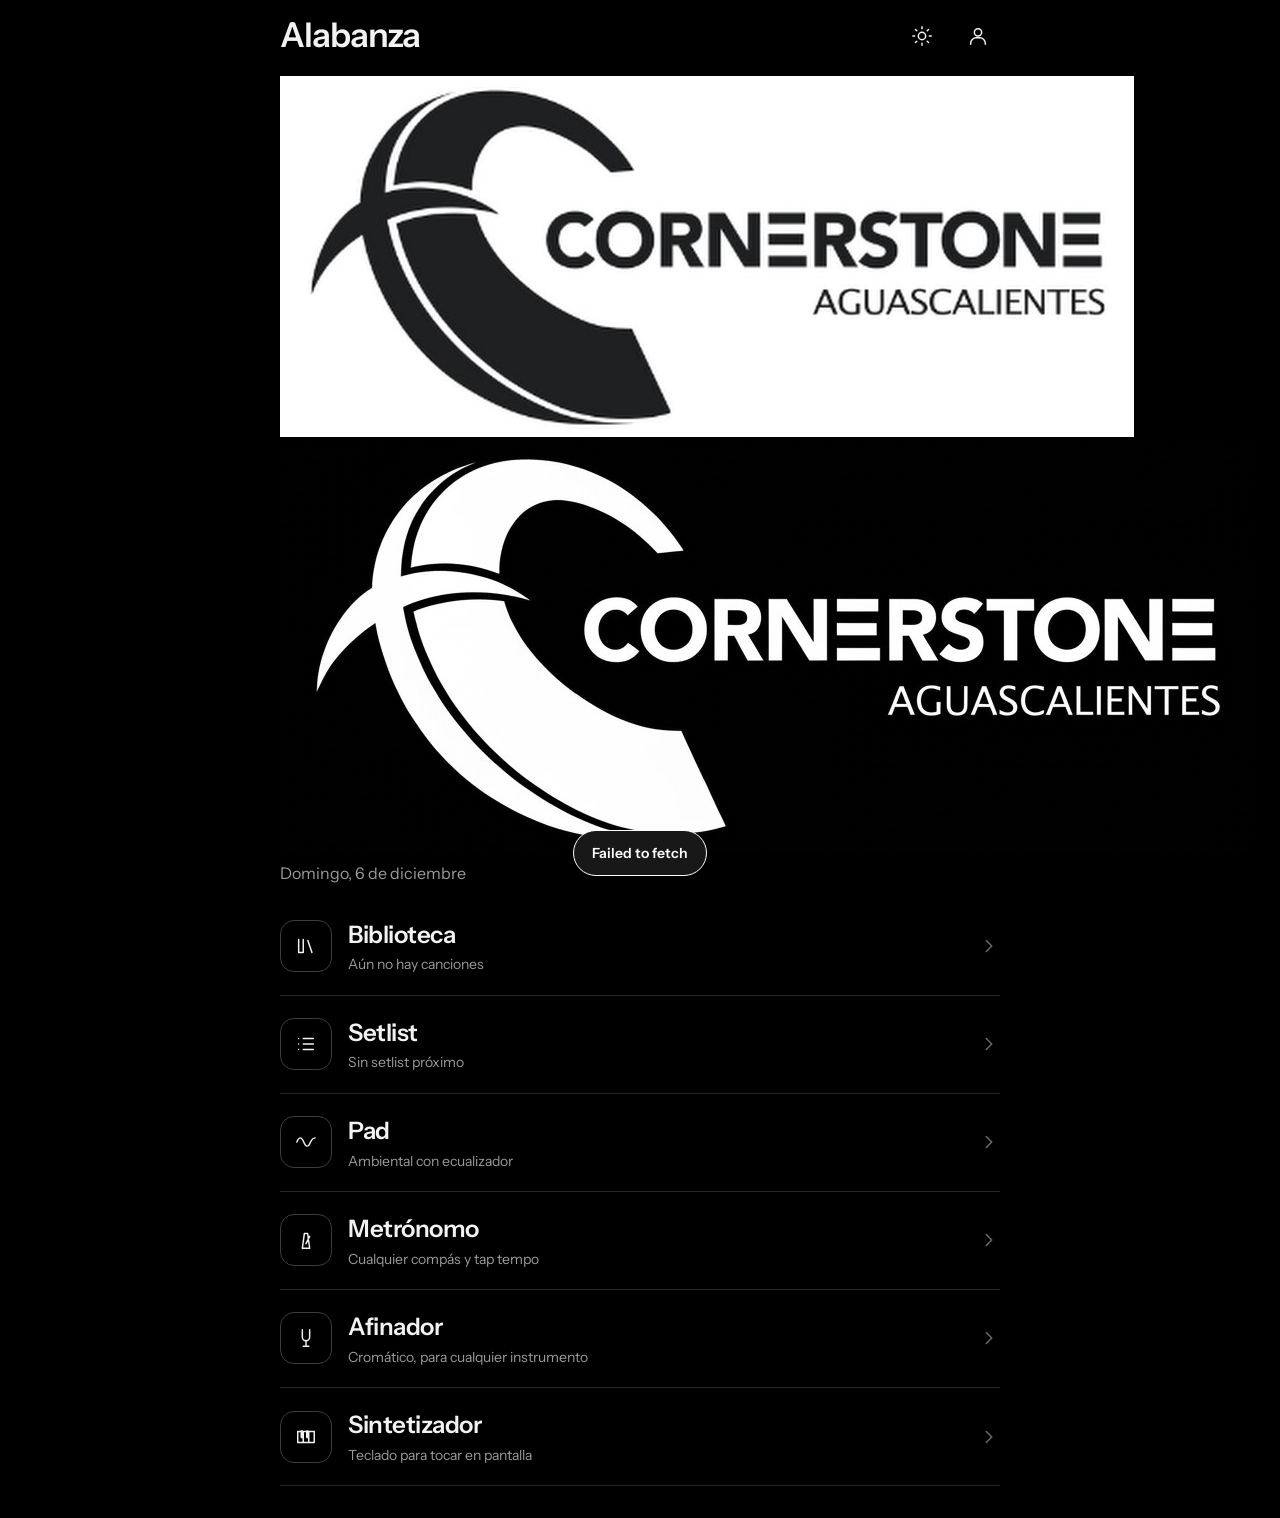
==== index.html @ 601e443f "Update index.html" ====
<!DOCTYPE html>
<html lang="es">
<head>
  <meta charset="UTF-8">
  <meta name="viewport" content="width=device-width, initial-scale=1, viewport-fit=cover">
  <meta name="theme-color" content="#000000">
  <meta name="color-scheme" content="dark">
  <meta name="apple-mobile-web-app-capable" content="yes">
  <meta name="mobile-web-app-capable" content="yes">
  <meta name="apple-mobile-web-app-status-bar-style" content="black-translucent">
  <title>Alabanza</title>
  <link rel="icon" type="image/jpeg" href="logo_app.jpg">
  <link rel="apple-touch-icon" href="logo_app.jpg">

  <link rel="preconnect" href="https://fonts.googleapis.com">
  <link rel="preconnect" href="https://fonts.gstatic.com" crossorigin>
  <link rel="stylesheet" href="https://fonts.googleapis.com/css2?family=Instrument+Sans:wght@400;500;600;700&display=swap">
  <script src="theme.js"></script>
  <link rel="stylesheet" href="styles.css">

  <!-- El orden importa -->
  <script src="music.js" defer></script>
  <script src="ui.js" defer></script>
  <script src="audio-core.js" defer></script>
  <script src="database.js" defer></script>
  <script src="pads.js" defer></script>
  <script src="metronome.js" defer></script>
  <script src="tuner.js" defer></script>
  <script src="synth.js" defer></script>
  <script src="setlist.js" defer></script>
</head>
<body class="on-home">

  <!-- Iconos (sprite) -->
  <svg width="0" height="0" style="position:absolute" aria-hidden="true">
    <defs>
      <symbol id="i-library" viewBox="0 0 24 24"><path d="M4 5v14M9 5v14M14 6l4.5 13M4 19h5"/></symbol>
      <symbol id="i-list" viewBox="0 0 24 24"><path d="M9 6h11M9 12h11M9 18h11M4 6h.01M4 12h.01M4 18h.01"/></symbol>
      <symbol id="i-tools" viewBox="0 0 24 24"><path d="M4 8h9M17 8h3M4 16h3M11 16h9"/><circle cx="15" cy="8" r="2"/><circle cx="9" cy="16" r="2"/></symbol>
      <symbol id="i-user" viewBox="0 0 24 24"><circle cx="12" cy="8" r="4"/><path d="M4 21v-1a6 6 0 0 1 6-6h4a6 6 0 0 1 6 6v1"/></symbol>
      <symbol id="i-search" viewBox="0 0 24 24"><circle cx="11" cy="11" r="7"/><path d="m20 20-4-4"/></symbol>
      <symbol id="i-plus" viewBox="0 0 24 24"><path d="M12 5v14M5 12h14"/></symbol>
      <symbol id="i-minus" viewBox="0 0 24 24"><path d="M5 12h14"/></symbol>
      <symbol id="i-edit" viewBox="0 0 24 24"><path d="M4 20h4L19 9l-4-4L4 16v4zM13.5 6.5l4 4"/></symbol>
      <symbol id="i-trash" viewBox="0 0 24 24"><path d="M4 7h16M10 11v6M14 11v6M6 7l1 13h10l1-13M9 7V4h6v3"/></symbol>
      <symbol id="i-x" viewBox="0 0 24 24"><path d="M6 6l12 12M18 6 6 18"/></symbol>
      <symbol id="i-up" viewBox="0 0 24 24"><path d="m6 14 6-6 6 6"/></symbol>
      <symbol id="i-down" viewBox="0 0 24 24"><path d="m6 10 6 6 6-6"/></symbol>
      <symbol id="i-play" viewBox="0 0 24 24"><path d="M8 5v14l11-7z" fill="currentColor" stroke="none"/></symbol>
      <symbol id="i-stop" viewBox="0 0 24 24"><rect x="6" y="6" width="12" height="12" rx="1.5" fill="currentColor" stroke="none"/></symbol>
      <symbol id="i-pad" viewBox="0 0 24 24"><path d="M2 12c2.5-6 5-6 7.5 0s5 6 7.5 0c1.2-2.8 2.4-4.3 5-4.5"/></symbol>
      <symbol id="i-home" viewBox="0 0 24 24"><path d="M4 11.5 12 4l8 7.5M6 10v10h12V10"/></symbol>
      <symbol id="i-chevron" viewBox="0 0 24 24"><path d="m9 6 6 6-6 6"/></symbol>
      <symbol id="i-sun" viewBox="0 0 24 24"><circle cx="12" cy="12" r="4"/><path d="M12 2v2M12 20v2M2 12h2M20 12h2M4.9 4.9l1.4 1.4M17.7 17.7l1.4 1.4M4.9 19.1l1.4-1.4M17.7 6.3l1.4-1.4"/></symbol>
      <symbol id="i-moon" viewBox="0 0 24 24"><path d="M20 14.5A8 8 0 0 1 9.5 4a8 8 0 1 0 10.5 10.5z"/></symbol>
      <symbol id="i-metro" viewBox="0 0 24 24"><path d="M8 21h8l-2.2-16h-3.6L8 21zM12 16l4-8"/></symbol>
      <symbol id="i-tuner" viewBox="0 0 24 24"><path d="M8 3v8a4 4 0 0 0 8 0V3M12 15v6M9 21h6"/></symbol>
      <symbol id="i-keys" viewBox="0 0 24 24"><path d="M3 6h18v12H3zM9 6v12M15 6v12"/><path d="M7.5 6v6M13.5 6v6" stroke-width="3"/></symbol>
    </defs>
  </svg>

  <div class="shell">

    <header class="topbar">
      <!-- Aquí puedes colocar tu logotipo: <img class="logo" src="logo.svg" alt="Logo"> -->
      <h1 id="view-title">Alabanza</h1>
      <span id="net-status" class="net-status" hidden>Sin conexión</span>
      <button class="icon-btn theme-toggle" aria-label="Cambiar tema">
        <svg class="i i-sun"><use href="#i-sun"/></svg><svg class="i i-moon"><use href="#i-moon"/></svg>
      </button>
      <button id="admin-btn" class="icon-btn" aria-label="Acceso administrador" aria-pressed="false">
        <svg class="i"><use href="#i-user"/></svg>
      </button>
    </header>

    <nav class="main-nav" aria-label="Principal">
      <button class="nav-btn active" data-view="home" aria-current="page">
        <svg class="i"><use href="#i-home"/></svg><span>Inicio</span>
      </button>
      <button class="nav-btn" data-view="library">
        <svg class="i"><use href="#i-library"/></svg><span>Biblioteca</span>
      </button>
      <button class="nav-btn" data-view="setlist">
        <svg class="i"><use href="#i-list"/></svg><span>Setlist</span>
      </button>
      <button class="nav-btn" data-view="tools">
        <svg class="i"><use href="#i-tools"/></svg><span>Herramientas</span>
      </button>
    </nav>

    <main class="content">

      <!-- INICIO -->
      <section id="home-view" class="view active" aria-labelledby="view-title">
        <div class="brand">
          <img class="brand-img brand-light" src="logo_pagina.jpg" alt="Cornerstone Aguascalientes">
          <img class="brand-img brand-dark" src="logo_pagina_2.jpg" alt="Cornerstone Aguascalientes">
        </div>
        <p id="home-date" class="home-date"></p>
        <div class="menu">
          <button class="menu-item" data-go="library">
            <span class="menu-ico"><svg class="i"><use href="#i-library"/></svg></span>
            <span class="menu-text"><span class="menu-title">Biblioteca</span><span id="home-library-sub" class="menu-sub">Cargando…</span></span>
            <svg class="i chev"><use href="#i-chevron"/></svg>
          </button>
          <button class="menu-item" data-go="setlist">
            <span class="menu-ico"><svg class="i"><use href="#i-list"/></svg></span>
            <span class="menu-text"><span class="menu-title">Setlist</span><span id="home-setlist-sub" class="menu-sub">Cargando…</span></span>
            <svg class="i chev"><use href="#i-chevron"/></svg>
          </button>
          <button class="menu-item" data-go="tools" data-focus="tool-pad">
            <span class="menu-ico"><svg class="i"><use href="#i-pad"/></svg></span>
            <span class="menu-text"><span class="menu-title">Pad</span><span class="menu-sub">Ambiental con ecualizador</span></span>
            <svg class="i chev"><use href="#i-chevron"/></svg>
          </button>
          <button class="menu-item" data-go="tools" data-focus="tool-metro">
            <span class="menu-ico"><svg class="i"><use href="#i-metro"/></svg></span>
            <span class="menu-text"><span class="menu-title">Metrónomo</span><span class="menu-sub">Cualquier compás y tap tempo</span></span>
            <svg class="i chev"><use href="#i-chevron"/></svg>
          </button>
          <button class="menu-item" data-go="tools" data-focus="tool-tuner">
            <span class="menu-ico"><svg class="i"><use href="#i-tuner"/></svg></span>
            <span class="menu-text"><span class="menu-title">Afinador</span><span class="menu-sub">Cromático, para cualquier instrumento</span></span>
            <svg class="i chev"><use href="#i-chevron"/></svg>
          </button>
          <button class="menu-item" data-go="tools" data-focus="tool-synth">
            <span class="menu-ico"><svg class="i"><use href="#i-keys"/></svg></span>
            <span class="menu-text"><span class="menu-title">Sintetizador</span><span class="menu-sub">Teclado para tocar en pantalla</span></span>
            <svg class="i chev"><use href="#i-chevron"/></svg>
          </button>
        </div>
      </section>

      <!-- BIBLIOTECA -->
      <section id="library-view" class="view" aria-labelledby="view-title">
        <div class="search-row">
          <label class="search">
            <svg class="i"><use href="#i-search"/></svg>
            <input id="search-input" type="search" placeholder="Buscar por título o letra" autocomplete="off" aria-label="Buscar canción">
          </label>
          <button id="add-song-btn" class="btn btn-primary btn-square admin-only" aria-label="Agregar canción">
            <svg class="i"><use href="#i-plus"/></svg>
          </button>
        </div>
        <div id="songs-list" class="list"><p class="empty">Cargando biblioteca…</p></div>
      </section>

      <!-- SETLIST -->
      <section id="setlist-view" class="view" aria-labelledby="view-title">
        <div class="date-row">
          <input id="setlist-date" type="date" aria-label="Fecha del servicio">
        </div>
        <div id="date-chips" class="chips" aria-label="Fechas con setlist"></div>
        <div id="setlist-songs" class="list"></div>
        <button id="add-to-setlist-btn" class="btn btn-block admin-only">
          <svg class="i"><use href="#i-plus"/></svg>Agregar canción
        </button>
      </section>

      <!-- HERRAMIENTAS -->
      <section id="tools-view" class="view" aria-labelledby="view-title">
        <div id="tool-tabs" class="seg tool-tabs" role="tablist" aria-label="Herramientas">
          <button type="button" data-tool="tool-pad" class="active">Pad</button>
          <button type="button" data-tool="tool-metro">Metrónomo</button>
          <button type="button" data-tool="tool-tuner">Afinador</button>
          <button type="button" data-tool="tool-synth">Sinte</button>
        </div>

        <div class="tool active" id="tool-pad">
          <div class="tool-head">
            <h2>Pad</h2>
            <button id="pad-toggle" class="round-btn" aria-label="Reproducir pad" aria-pressed="false">
              <svg class="i i-play"><use href="#i-play"/></svg>
              <svg class="i i-stop"><use href="#i-stop"/></svg>
            </button>
          </div>
          <div id="pad-keys" class="keys" role="group" aria-label="Tono del pad"></div>
          <label class="slider-row">
            <span>Volumen</span>
            <input id="pad-volume" type="range" min="0" max="100" value="50" aria-label="Volumen del pad">
            <output id="pad-volume-value">50%</output>
          </label>

          <div class="eq" role="group" aria-label="Ecualizador del pad">
            <div class="eq-head">
              <h3>Ecualizador</h3>
              <button id="pad-eq-reset" type="button" class="btn btn-sm">Restablecer</button>
            </div>
            <label class="slider-row"><span>Graves</span>
              <input id="eq-low" type="range" min="-12" max="12" step="1" value="0" aria-label="Graves">
              <output id="eq-low-value">0 dB</output></label>
            <label class="slider-row"><span>Medios</span>
              <input id="eq-mid" type="range" min="-12" max="12" step="1" value="0" aria-label="Medios">
              <output id="eq-mid-value">0 dB</output></label>
            <label class="slider-row"><span>Agudos</span>
              <input id="eq-high" type="range" min="-12" max="12" step="1" value="0" aria-label="Agudos">
              <output id="eq-high-value">0 dB</output></label>
            <label class="slider-row"><span>Ambiente</span>
              <input id="pad-reverb" type="range" min="0" max="100" value="55" aria-label="Ambiente (reverb)">
              <output id="pad-reverb-value">55%</output></label>
          </div>
        </div>

        <div class="tool" id="tool-metro">
          <div class="tool-head">
            <h2>Metrónomo</h2>
            <button id="metro-toggle" class="round-btn" aria-label="Reproducir metrónomo" aria-pressed="false">
              <svg class="i i-play"><use href="#i-play"/></svg>
              <svg class="i i-stop"><use href="#i-stop"/></svg>
            </button>
          </div>

          <div class="bpm-stage">
            <button id="bpm-down" class="icon-btn lg" aria-label="Bajar 1 BPM"><svg class="i"><use href="#i-minus"/></svg></button>
            <div class="bpm-readout">
              <input id="bpm-input" type="number" inputmode="numeric" min="40" max="240" value="120" aria-label="BPM">
              <span>BPM</span>
            </div>
            <button id="bpm-up" class="icon-btn lg" aria-label="Subir 1 BPM"><svg class="i"><use href="#i-plus"/></svg></button>
          </div>

          <div id="beat-dots" class="beat-dots" aria-hidden="true"></div>
          <input id="bpm-slider" class="wide-slider" type="range" min="40" max="240" value="120" aria-label="Ajustar BPM">

          <div class="metro-row">
            <button id="tap-btn" class="btn">Tap tempo</button>
            <div class="meter-pick" role="group" aria-label="Compás">
              <select id="meter-num" aria-label="Tiempos por compás (numerador)"></select>
              <span class="meter-slash">/</span>
              <select id="meter-den" aria-label="Figura que marca el tiempo (denominador)"></select>
            </div>
          </div>
          <div id="meter-presets" class="chips" role="group" aria-label="Compases comunes">
            <button type="button" class="chip" data-num="2" data-den="4">2/4</button>
            <button type="button" class="chip" data-num="3" data-den="4">3/4</button>
            <button type="button" class="chip" data-num="4" data-den="4">4/4</button>
            <button type="button" class="chip" data-num="5" data-den="4">5/4</button>
            <button type="button" class="chip" data-num="6" data-den="8">6/8</button>
            <button type="button" class="chip" data-num="9" data-den="8">9/8</button>
            <button type="button" class="chip" data-num="12" data-den="8">12/8</button>
          </div>

          <p id="meter-hint" class="hint"></p>

          <label class="slider-row">
            <span>Volumen</span>
            <input id="metro-volume" type="range" min="0" max="100" value="70" aria-label="Volumen del metrónomo">
            <output id="metro-volume-value">70%</output>
          </label>
        </div>

        <div class="tool" id="tool-tuner">
          <div class="tool-head">
            <h2>Afinador</h2>
            <button id="tuner-toggle" class="round-btn" aria-label="Activar afinador" aria-pressed="false">
              <svg class="i i-play"><use href="#i-play"/></svg>
              <svg class="i i-stop"><use href="#i-stop"/></svg>
            </button>
          </div>
          <div class="tuner-read">
            <div id="tuner-note" class="tuner-note">–</div>
            <div id="tuner-sub" class="tuner-sub">Toca el botón para activar el micrófono</div>
          </div>
          <div id="tuner-meter" class="tuner-meter" aria-hidden="true"><div id="tuner-needle" class="tuner-needle"></div></div>
          <div id="tuner-strings" class="strings" hidden></div>
          <p class="hint">Afinador cromático: detecta cualquier nota, sirve para cualquier instrumento.</p>
        </div>

        <div class="tool" id="tool-synth">
          <div class="tool-head">
            <h2>Sintetizador</h2>
            <button id="synth-sustain" class="btn btn-sm" type="button" aria-pressed="false">Sostener</button>
          </div>
          <div id="synth-presets" class="chips" role="group" aria-label="Sonido"></div>
          <div class="synth-oct">
            <button id="synth-oct-down" class="icon-btn lg" aria-label="Octava abajo"><svg class="i"><use href="#i-minus"/></svg></button>
            <div class="synth-oct-read"><strong id="synth-oct">C4</strong><span id="synth-oct-hint"></span></div>
            <button id="synth-oct-up" class="icon-btn lg" aria-label="Octava arriba"><svg class="i"><use href="#i-plus"/></svg></button>
          </div>
          <div id="synth-piano" class="piano" aria-label="Teclado"></div>
          <p class="hint">También funciona con el teclado de la PC: A S D F G H J K L ; (blancas) y W E T Y U O P (negras).</p>
          <label class="slider-row"><span>Volumen</span>
            <input id="synth-volume" type="range" min="0" max="100" value="60" aria-label="Volumen del sintetizador">
            <output id="synth-volume-value">60%</output></label>
          <label class="slider-row"><span>Ambiente</span>
            <input id="synth-reverb" type="range" min="0" max="100" value="35" aria-label="Ambiente del sintetizador">
            <output id="synth-reverb-value">35%</output></label>
          <label class="slider-row"><span>Brillo</span>
            <input id="synth-bright" type="range" min="0" max="100" value="50" aria-label="Brillo del sintetizador">
            <output id="synth-bright-value">50%</output></label>
        </div>

      </section>
    </main>
  </div>

  <!-- VISOR DE CANCIONES -->
  <div id="song-viewer" class="viewer" hidden role="dialog" aria-modal="true" aria-labelledby="song-title">
    <div class="viewer-head">
      <button id="close-viewer" class="icon-btn" aria-label="Cerrar"><svg class="i"><use href="#i-x"/></svg></button>
      <div class="viewer-title">
        <h2 id="song-title"></h2>
        <p id="song-meta"></p>
      </div>
      <button class="icon-btn theme-toggle" aria-label="Cambiar tema">
        <svg class="i i-sun"><use href="#i-sun"/></svg><svg class="i i-moon"><use href="#i-moon"/></svg>
      </button>
      <button id="edit-from-viewer-btn" class="icon-btn admin-only" aria-label="Editar canción"><svg class="i"><use href="#i-edit"/></svg></button>
    </div>

    <div class="viewer-tools">
      <div class="seg" role="group" aria-label="Tipo de vista">
        <button id="view-singer" type="button" class="active">Cantante</button>
        <button id="view-musician" type="button">Músico</button>
      </div>

      <div class="stepper" role="group" aria-label="Transponer">
        <button id="transpose-down" type="button" aria-label="Bajar un semitono"><svg class="i"><use href="#i-minus"/></svg></button>
        <button id="current-key" type="button" aria-label="Tono actual. Toca para volver al original">C</button>
        <button id="transpose-up" type="button" aria-label="Subir un semitono"><svg class="i"><use href="#i-plus"/></svg></button>
      </div>

      <div class="stepper" role="group" aria-label="Tamaño de letra">
        <button id="font-down" type="button" aria-label="Letra más pequeña">A−</button>
        <button id="font-up" type="button" aria-label="Letra más grande">A+</button>
      </div>

      <div class="quick">
        <button id="quick-pad-btn" class="icon-btn outline" aria-label="Pad en el tono actual"><svg class="i"><use href="#i-pad"/></svg></button>
        <button id="quick-metro-btn" class="icon-btn outline" aria-label="Metrónomo"><svg class="i"><use href="#i-metro"/></svg></button>
      </div>
    </div>

    <div id="song-content" class="song-content"></div>
  </div>

  <!-- DIÁLOGO: ACCESO ADMIN -->
  <dialog id="login-dialog">
    <form id="login-form" method="dialog" class="dlg">
      <h3>Acceso administrador</h3>
      <label class="field">
        <span>PIN</span>
        <input id="admin-pin" type="password" inputmode="numeric" autocomplete="off" maxlength="12" required>
      </label>
      <p id="login-error" class="form-error" role="alert" hidden></p>
      <div class="dlg-actions">
        <button type="button" id="cancel-login" class="btn">Cancelar</button>
        <button type="submit" id="submit-login" class="btn btn-primary">Entrar</button>
      </div>
    </form>
  </dialog>

  <!-- DIÁLOGO: CANCIÓN -->
  <dialog id="song-dialog">
    <form id="song-form" method="dialog" class="dlg">
      <h3 id="song-dialog-title">Nueva canción</h3>
      <label class="field">
        <span>Título</span>
        <input id="song-title-input" type="text" required maxlength="200">
      </label>
      <div class="field-row">
        <label class="field">
          <span>Tono original</span>
          <select id="song-key"></select>
        </label>
        <label class="field">
          <span>BPM</span>
          <input id="song-bpm" type="number" inputmode="numeric" min="40" max="240" value="120" required>
        </label>
        <label class="field">
          <span>Compás</span>
          <select id="song-ts"></select>
        </label>
      </div>
      <label class="field">
        <span>Letra con acordes</span>
        <textarea id="song-lyrics" rows="12" spellcheck="false" placeholder="[Verso]&#10;[C]Gran[Am]de es el [F]Señor&#10;[G]Y muy [C]digno de [Am]loar"></textarea>
        <small>Acordes entre corchetes justo antes de la sílaba. Una línea sola como [Coro] crea un título de sección.</small>
      </label>
      <div class="dlg-actions">
        <button type="button" id="cancel-song" class="btn">Cancelar</button>
        <button type="submit" id="save-song" class="btn btn-primary">Guardar</button>
      </div>
    </form>
  </dialog>

  <!-- DIÁLOGO: AGREGAR AL SETLIST -->
  <dialog id="setlist-dialog">
    <form id="setlist-form" method="dialog" class="dlg">
      <h3>Agregar al setlist</h3>
      <label class="field">
        <span>Canción</span>
        <select id="sl-song" required></select>
      </label>
      <label class="field">
        <span>Tono para este servicio</span>
        <select id="sl-key"></select>
      </label>
      <div class="dlg-actions">
        <button type="button" id="cancel-sl" class="btn">Cancelar</button>
        <button type="submit" class="btn btn-primary">Agregar</button>
      </div>
    </form>
  </dialog>

  <!-- DIÁLOGO: AJUSTES DEL PAD (se abre dejando presionado el botón de pad en el setlist) -->
  <dialog id="pad-dialog">
    <div class="dlg">
      <div>
        <h3>Ajustes del pad</h3>
        <p id="pad-dlg-sub" class="row-sub"></p>
      </div>
      <button type="button" id="pd-toggle" class="btn btn-primary">Reproducir</button>
      <div>
        <label class="slider-row"><span>Volumen</span>
          <input id="pd-volume" type="range" min="0" max="100" value="50" aria-label="Volumen del pad">
          <output id="pd-volume-value">50%</output></label>
      </div>
      <div class="eq" role="group" aria-label="Ecualizador del pad">
        <div class="eq-head">
          <h3>Ecualizador</h3>
          <button id="pd-reset" type="button" class="btn btn-sm">Restablecer</button>
        </div>
        <label class="slider-row"><span>Graves</span>
          <input id="pd-low" type="range" min="-12" max="12" step="1" value="0" aria-label="Graves">
          <output id="pd-low-value">0 dB</output></label>
        <label class="slider-row"><span>Medios</span>
          <input id="pd-mid" type="range" min="-12" max="12" step="1" value="0" aria-label="Medios">
          <output id="pd-mid-value">0 dB</output></label>
        <label class="slider-row"><span>Agudos</span>
          <input id="pd-high" type="range" min="-12" max="12" step="1" value="0" aria-label="Agudos">
          <output id="pd-high-value">0 dB</output></label>
        <label class="slider-row"><span>Ambiente</span>
          <input id="pd-reverb" type="range" min="0" max="100" value="55" aria-label="Ambiente (reverb)">
          <output id="pd-reverb-value">55%</output></label>
      </div>
      <div class="dlg-actions">
        <button type="button" id="pd-close" class="btn">Cerrar</button>
      </div>
    </div>
  </dialog>

  <div id="toast-root" class="toast-root" aria-live="polite"></div>
</body>
</html>
---- styles.css ----
/* ============================================
   ALABANZA - Diseño minimalista, negro sobre todo
   Negro puro de fondo, blanco para lo que importa.
   ============================================ */

:root {
  --bg: #000;
  --s1: #0e0e0e;
  --s2: #181818;
  --line: #262626;
  --line-2: #3d3d3d;
  --dim: #6b6b6b;
  --muted: #9a9a9a;
  --fg: #f2f2f2;
  --white: #fff;
  --press: #d9d9d9;
  --chord: #cfcfcf;
  --backdrop: rgba(0, 0, 0, .85);

  --font: 'Instrument Sans', system-ui, -apple-system, 'Segoe UI', Roboto, sans-serif;
  --nav-h: 64px;
  --safe-b: env(safe-area-inset-bottom, 0px);
  --safe-t: env(safe-area-inset-top, 0px);
}

/* Tema claro: se invierten fondo y acento */
:root[data-theme="light"] {
  --bg: #fff; --s1: #f5f5f5; --s2: #ebebeb;
  --line: #e4e4e4; --line-2: #c9c9c9;
  --dim: #8c8c8c; --muted: #5f5f5f; --fg: #0d0d0d; --white: #000;
  --press: #333; --chord: #333; --backdrop: rgba(0, 0, 0, .45);
  color-scheme: light;
}

*, *::before, *::after { box-sizing: border-box; margin: 0; padding: 0; }

html { color-scheme: dark; -webkit-text-size-adjust: 100%; }

body {
  background: var(--bg);
  color: var(--fg);
  font-family: var(--font);
  font-size: 16px;
  line-height: 1.45;
  -webkit-font-smoothing: antialiased;
  -webkit-tap-highlight-color: transparent;
  min-height: 100dvh;
}
body.no-scroll { overflow: hidden; }

[hidden] { display: none !important; }

button, input, select, textarea { font: inherit; color: inherit; }
button { background: none; border: 0; cursor: pointer; }
:focus-visible { outline: 2px solid var(--white); outline-offset: 2px; }

.i {
  width: 22px; height: 22px; flex: none;
  fill: none; stroke: currentColor; stroke-width: 1.6;
  stroke-linecap: round; stroke-linejoin: round;
}

/* ---------- Estructura ---------- */
.shell { max-width: 720px; margin: 0 auto; padding: 0 20px; }

.topbar {
  position: sticky; top: 0; z-index: 10;
  display: flex; align-items: center; gap: 12px;
  padding: calc(var(--safe-t) + 14px) 0 10px;
  background: var(--bg);
}
.topbar h1 { flex: 1; font-size: 34px; font-weight: 600; letter-spacing: -0.03em; line-height: 1.1; }
.logo { height: 28px; }

.net-status {
  font-size: 12px; color: var(--muted);
  border: 1px solid var(--line-2); border-radius: 999px; padding: 3px 10px;
}

.content { padding: 8px 0 calc(var(--nav-h) + var(--safe-b) + 32px); }
.view { display: none; }
.view.active { display: block; }

/* ---------- Navegación ---------- */
.main-nav {
  position: fixed; left: 0; right: 0; bottom: 0; z-index: 20;
  display: flex; justify-content: center;
  height: calc(var(--nav-h) + var(--safe-b)); padding-bottom: var(--safe-b);
  background: var(--bg); border-top: 1px solid var(--line);
}
.nav-btn {
  flex: 1; max-width: 240px;
  display: flex; flex-direction: column; align-items: center; justify-content: center; gap: 3px;
  color: var(--dim); font-size: 12px; font-weight: 500;
  transition: color .15s;
}
.nav-btn.active { color: var(--white); }

@media (min-width: 900px) {
  .shell { max-width: none; padding: 0 48px 0 168px; }
  .content, .topbar { max-width: 720px; margin: 0 auto; }
  .main-nav {
    right: auto; top: 0; width: 120px; height: auto; padding: 96px 0 0;
    flex-direction: column; justify-content: flex-start; gap: 8px;
    border-top: 0; border-right: 1px solid var(--line);
  }
  .nav-btn { flex: none; max-width: none; height: 72px; }
  .content { padding-bottom: 48px; }
}

/* ---------- Botones ---------- */
.icon-btn {
  width: 44px; height: 44px; flex: none; border-radius: 50%;
  display: inline-flex; align-items: center; justify-content: center;
  color: var(--fg);
}
.icon-btn:active { background: var(--s2); }
.icon-btn.lg { width: 56px; height: 56px; border: 1px solid var(--line-2); }
.icon-btn.outline { border: 1px solid var(--line-2); }
.icon-btn.outline.on { background: var(--white); color: var(--bg); border-color: var(--white); }
#admin-btn[aria-pressed="true"] { background: var(--white); color: var(--bg); }

.btn {
  display: inline-flex; align-items: center; justify-content: center; gap: 8px;
  min-height: 48px; padding: 0 20px; border-radius: 12px;
  border: 1px solid var(--line-2); font-weight: 600;
  transition: background .15s, border-color .15s;
}
.btn:active { background: var(--s2); }
.btn:disabled { opacity: .5; cursor: default; }
.btn-primary { background: var(--white); color: var(--bg); border-color: var(--white); }
.btn-primary:active { background: var(--press); }
.btn-square { width: 48px; padding: 0; }
.btn-block { width: 100%; margin-top: 20px; }

/* Elementos solo para admin */
.admin-only { display: none !important; }
body.admin-mode .admin-only { display: inline-flex !important; }
body.admin-mode .row-tools.admin-only { display: flex !important; }

/* ---------- Biblioteca ---------- */
.search-row { display: flex; gap: 10px; margin-bottom: 8px; }
.search {
  flex: 1; display: flex; align-items: center; gap: 10px;
  height: 48px; padding: 0 16px; border-radius: 12px;
  background: var(--s1); border: 1px solid var(--line); color: var(--muted);
}
.search:focus-within { border-color: var(--line-2); color: var(--fg); }
.search input { flex: 1; min-width: 0; height: 100%; background: none; border: 0; outline: 0; color: var(--fg); }
.search input::placeholder { color: var(--dim); }

.list { margin-top: 8px; }
.row { display: flex; align-items: center; flex-wrap: wrap; border-bottom: 1px solid var(--line); }
.row-main {
  flex: 1; min-width: 0; display: flex; align-items: center; gap: 16px;
  padding: 18px 0; text-align: left;
}
.row-main:active .row-title { opacity: .6; }
.row-text { flex: 1; min-width: 0; display: flex; flex-direction: column; gap: 2px; }
.row-title { font-size: 19px; font-weight: 600; letter-spacing: -0.01em; overflow-wrap: anywhere; }
.row-sub { font-size: 14px; color: var(--muted); }
.key-badge {
  flex: none; min-width: 48px; height: 48px; padding: 0 8px; border-radius: 12px;
  display: inline-flex; align-items: center; justify-content: center;
  border: 1px solid var(--line-2); font-size: 18px; font-weight: 700;
}
.row-tools { align-items: center; gap: 2px; margin-left: 8px; }
.row-num { width: 28px; flex: none; color: var(--dim); font-variant-numeric: tabular-nums; font-weight: 500; }
.row-setlist .row-tools { flex-basis: 100%; justify-content: flex-end; margin: -6px 0 12px; }

.key-select {
  height: 40px; padding: 0 10px; border-radius: 10px; margin-right: auto;
  background: var(--s1); border: 1px solid var(--line-2);
}

.empty { padding: 56px 8px; text-align: center; color: var(--muted); }

/* ---------- Setlist ---------- */
.date-row input[type="date"] {
  width: 100%; height: 52px; padding: 0 16px; border-radius: 12px;
  background: var(--s1); border: 1px solid var(--line); font-size: 18px; font-weight: 600;
}
.chips { display: flex; gap: 8px; overflow-x: auto; margin-top: 12px; scrollbar-width: none; }
.chips:empty { display: none; }
.chip {
  flex: none; height: 36px; padding: 0 14px; border-radius: 999px;
  border: 1px solid var(--line-2); color: var(--muted); font-size: 14px; font-weight: 500;
}
.chip.active { background: var(--white); color: var(--bg); border-color: var(--white); }

/* ---------- Herramientas ---------- */
.tool { padding: 24px 0 32px; border-bottom: 1px solid var(--line); }
.tool:last-child { border-bottom: 0; }
.tool-head { display: flex; align-items: center; justify-content: space-between; margin-bottom: 20px; }
.tool-head h2 { font-size: 24px; font-weight: 600; letter-spacing: -0.02em; }

.round-btn {
  width: 64px; height: 64px; border-radius: 50%;
  display: inline-flex; align-items: center; justify-content: center;
  border: 1px solid var(--line-2); color: var(--white);
  transition: background .15s, color .15s;
}
.round-btn .i { width: 26px; height: 26px; }
.round-btn .i-stop, .round-btn.playing .i-play { display: none; }
.round-btn.playing .i-stop { display: block; }
.round-btn.playing { background: var(--white); color: var(--bg); border-color: var(--white); }

.keys { display: grid; grid-template-columns: repeat(4, 1fr); gap: 8px; }
.key-btn {
  height: 58px; border-radius: 12px; border: 1px solid var(--line);
  background: var(--s1); font-size: 19px; font-weight: 600;
  transition: background .15s, color .15s;
}
.key-btn:active { background: var(--s2); }
.key-btn.active { background: var(--white); color: var(--bg); border-color: var(--white); }

.slider-row { display: flex; align-items: center; gap: 14px; margin-top: 24px; color: var(--muted); font-size: 14px; }
.slider-row span { width: 72px; }
.slider-row output { min-width: 52px; text-align: right; font-variant-numeric: tabular-nums; color: var(--fg); }

/* Sliders: pista fina, pulgar blanco */
input[type="range"] {
  -webkit-appearance: none; appearance: none; flex: 1; width: 100%; height: 28px;
  background: transparent; cursor: pointer;
}
input[type="range"]::-webkit-slider-runnable-track { height: 2px; background: var(--line-2); border-radius: 2px; }
input[type="range"]::-moz-range-track { height: 2px; background: var(--line-2); border-radius: 2px; }
input[type="range"]::-webkit-slider-thumb {
  -webkit-appearance: none; width: 22px; height: 22px; margin-top: -10px;
  border-radius: 50%; background: var(--white); border: 0;
}
input[type="range"]::-moz-range-thumb { width: 22px; height: 22px; border-radius: 50%; background: var(--white); border: 0; }

.bpm-stage { display: flex; align-items: center; justify-content: space-between; gap: 8px; }
.bpm-readout { display: flex; flex-direction: column; align-items: center; }
.bpm-readout input {
  width: 3.2ch; background: none; border: 0; outline: 0; text-align: center;
  font-size: 104px; line-height: 1; font-weight: 300; letter-spacing: -0.04em;
  font-variant-numeric: tabular-nums; -moz-appearance: textfield; appearance: textfield;
}
.bpm-readout input::-webkit-outer-spin-button,
.bpm-readout input::-webkit-inner-spin-button { -webkit-appearance: none; margin: 0; }
.bpm-readout span { color: var(--muted); font-size: 14px; font-weight: 500; letter-spacing: .02em; }

.beat-dots { display: flex; justify-content: center; align-items: center; gap: 14px; height: 28px; margin: 20px 0 8px; }
.dot { width: 12px; height: 12px; border-radius: 50%; border: 1.5px solid var(--line-2); transition: background .06s, border-color .06s; }
.dot.accent { width: 16px; height: 16px; }
.dot.on { background: var(--white); border-color: var(--white); }

.metro-row { display: flex; align-items: center; justify-content: space-between; gap: 12px; margin-top: 16px; }

.theme-toggle .i-moon { display: none; }
:root[data-theme="light"] .theme-toggle .i-sun { display: none; }
:root[data-theme="light"] .theme-toggle .i-moon { display: block; }

/* ---------- Inicio ---------- */
.home-date { color: var(--muted); margin: 2px 0 12px; }
.menu-item {
  width: 100%; display: flex; align-items: center; gap: 16px;
  padding: 20px 0; text-align: left; border-bottom: 1px solid var(--line);
}
.menu-item:active .menu-title { opacity: .6; }
.menu-ico {
  flex: none; width: 52px; height: 52px; border-radius: 14px;
  display: inline-flex; align-items: center; justify-content: center; border: 1px solid var(--line-2);
}
.menu-text { flex: 1; min-width: 0; display: flex; flex-direction: column; gap: 2px; }
.menu-title { font-size: 24px; font-weight: 600; letter-spacing: -0.02em; }
.menu-sub { font-size: 14px; color: var(--muted); }
.chev { color: var(--dim); }
.tool { scroll-margin-top: 72px; }

/* ---------- Ecualizador y compás ---------- */
.eq { margin-top: 28px; padding-top: 20px; border-top: 1px solid var(--line); }
.eq-head { display: flex; align-items: center; justify-content: space-between; }
.eq-head h3 { font-size: 17px; font-weight: 600; }
.eq .slider-row { margin-top: 12px; }
.btn-sm { min-height: 36px; padding: 0 14px; font-size: 14px; border-radius: 10px; }

.meter-pick { display: inline-flex; align-items: center; gap: 6px; }
.meter-pick select {
  height: 48px; min-width: 64px; padding: 0 10px; border-radius: 12px; text-align: center;
  background: var(--s1); border: 1px solid var(--line-2); font-size: 20px; font-weight: 700;
}
.meter-slash { font-size: 24px; color: var(--muted); }
#meter-presets { margin-top: 14px; }
.beat-dots { flex-wrap: wrap; height: auto; min-height: 28px; row-gap: 10px; }
.beat-dots.many { gap: 8px; }
.beat-dots.many .dot { width: 10px; height: 10px; }
.beat-dots.many .dot.accent { width: 14px; height: 14px; }
.dot.sub { width: 14px; height: 14px; }

/* ---------- Control segmentado / stepper ---------- */
.seg, .stepper {
  display: inline-flex; border: 1px solid var(--line-2); border-radius: 12px; overflow: hidden; flex: none;
}
.seg button, .stepper button {
  height: 44px; min-width: 44px; padding: 0 16px; font-weight: 600; font-size: 15px;
  display: inline-flex; align-items: center; justify-content: center;
}
.seg button + button, .stepper button + button { border-left: 1px solid var(--line-2); }
.seg button.active { background: var(--white); color: var(--bg); }
.stepper button:active { background: var(--s2); }
.stepper #current-key { min-width: 60px; font-size: 18px; font-weight: 700; }
.stepper #current-key.changed { background: var(--white); color: var(--bg); }

/* ---------- Visor ---------- */
.viewer {
  position: fixed; inset: 0; z-index: 50; background: var(--bg);
  display: flex; flex-direction: column;
}
.viewer-head {
  display: flex; align-items: center; gap: 8px;
  padding: calc(var(--safe-t) + 10px) 12px 10px;
}
.viewer-title { flex: 1; min-width: 0; text-align: center; }
.viewer-title h2 { font-size: 19px; font-weight: 600; letter-spacing: -0.01em; white-space: nowrap; overflow: hidden; text-overflow: ellipsis; }
.viewer-title p { font-size: 13px; color: var(--muted); }

.viewer-tools {
  display: flex; flex-wrap: wrap; align-items: center; gap: 10px;
  padding: 10px 16px 14px; border-bottom: 1px solid var(--line);
}
.quick { display: flex; gap: 8px; margin-left: auto; }

.song-content {
  flex: 1; overflow-y: auto; -webkit-overflow-scrolling: touch;
  padding: 28px 22px calc(var(--safe-b) + 120px);
  max-width: 760px; width: 100%; margin: 0 auto;
  font-size: calc(clamp(24px, 6vw, 34px) * var(--fs, 1));
  line-height: 1.5; letter-spacing: -0.01em;
}
.song-content .ln { margin-bottom: .3em; overflow-wrap: break-word; }
.song-content .gap { height: 1em; }
.song-content .sec {
  margin: 1.6em 0 .5em; font-size: .52em; font-weight: 600; color: var(--muted);
  letter-spacing: .02em; padding-bottom: .4em; border-bottom: 1px solid var(--line);
}
.song-content .sec:first-child { margin-top: 0; }

/* Vista músico: acordes alineados sobre la sílaba */
.song-content.musician { font-size: calc(clamp(20px, 5vw, 28px) * var(--fs, 1)); }
.song-content.musician .ln { color: var(--chord); line-height: 1.2; margin-bottom: .55em; }
.w { display: inline-block; white-space: nowrap; }
.sg { display: inline-flex; flex-direction: column; vertical-align: bottom; }
.ch { font-weight: 700; color: var(--white); font-size: .82em; line-height: 1.3; padding-right: .45em; min-height: 1.3em; }
.tx { white-space: pre; }

/* ---------- Diálogos y formularios ---------- */
dialog {
  width: min(92vw, 520px); max-height: 92dvh; margin: auto;
  background: var(--s1); color: var(--fg);
  border: 1px solid var(--line-2); border-radius: 20px; padding: 0; overflow: auto;
}
dialog::backdrop { background: var(--backdrop); }
.dlg { display: flex; flex-direction: column; gap: 18px; padding: 24px; }
.dlg h3 { font-size: 22px; font-weight: 600; letter-spacing: -0.02em; }
.dlg-actions { display: flex; gap: 10px; justify-content: flex-end; margin-top: 4px; }
.dlg-actions .btn { flex: 1; }

.field { display: flex; flex-direction: column; gap: 6px; flex: 1; min-width: 0; }
.field > span { font-size: 14px; color: var(--muted); font-weight: 500; }
.field small { font-size: 13px; color: var(--dim); }
.field-row { display: flex; gap: 12px; }
.field input, .field select, .field textarea {
  width: 100%; padding: 12px 14px; border-radius: 12px; font-size: 16px; /* 16px evita el zoom en iOS */
  background: var(--s2); border: 1px solid var(--line-2);
}
.field input, .field select { height: 48px; padding-top: 0; padding-bottom: 0; }
.field textarea { resize: vertical; min-height: 200px; line-height: 1.5; font-family: ui-monospace, SFMono-Regular, Menlo, monospace; font-size: 15px; }
.field input:focus, .field select:focus, .field textarea:focus { outline: 0; border-color: var(--white); }
.form-error { font-size: 14px; color: var(--white); border-left: 2px solid var(--white); padding-left: 10px; }

/* ---------- Avisos ---------- */
.toast-root {
  position: fixed; left: 0; right: 0; z-index: 100;
  bottom: calc(var(--nav-h) + var(--safe-b) + 16px);
  display: flex; flex-direction: column; align-items: center; gap: 8px; pointer-events: none;
}
.toast {
  max-width: min(92vw, 420px); padding: 12px 18px; border-radius: 999px;
  background: var(--white); color: var(--bg); font-size: 14px; font-weight: 600;
  animation: toast-in .18s ease-out;
}
.toast-error { background: var(--s2); color: var(--white); border: 1px solid var(--white); }
.toast.out { opacity: 0; transition: opacity .35s; }
@keyframes toast-in { from { opacity: 0; transform: translateY(6px); } }
@media (min-width: 900px) { .toast-root { bottom: 24px; } }

@media (prefers-reduced-motion: reduce) {
  *, *::before, *::after { animation: none !important; transition: none !important; }
}

/* ============ Inicio sin barras: aparecen al entrar a un menú ============ */
body.on-home .main-nav { display: none; }
body.on-home .content { padding-bottom: 32px; }
body.on-home .toast-root { bottom: 24px; }
@media (min-width: 900px) { body.on-home .shell { padding: 0 48px; } }
.net-status { cursor: pointer; }

/* ============ Herramientas con pestañas ============ */
.tool { display: none; scroll-margin-top: 0; }
.tool.active { display: block; }
.tool-tabs { display: flex; width: 100%; margin-top: 8px; }
.tool-tabs button { flex: 1; padding: 0 4px; font-size: 14px; color: var(--muted); }
.tool-tabs button.active { background: var(--white); color: var(--bg); }
.hint { margin-top: 12px; font-size: 13px; color: var(--dim); text-align: center; }
.key-btn small { font-size: .6em; font-weight: 500; margin-left: 1px; opacity: .7; }

/* ============ Afinador ============ */
.tuner-pick { display: flex; gap: 10px; }
.tuner-pick select { flex: 1; min-width: 0; height: 48px; padding: 0 12px; border-radius: 12px; background: var(--s1); border: 1px solid var(--line-2); }
.tuner-read { text-align: center; margin: 28px 0 8px; }
.tuner-note { font-size: 96px; line-height: 1; font-weight: 300; letter-spacing: -.04em; }
.tuner-note small { font-size: .35em; font-weight: 500; color: var(--muted); letter-spacing: 0; }
.tuner-sub { color: var(--muted); font-size: 14px; margin-top: 8px; min-height: 1.4em; }
.tuner-meter { position: relative; height: 56px; margin: 18px 0 8px; border: 1px solid var(--line-2); border-radius: 12px; overflow: hidden; transition: background .15s; }
.tuner-meter::before { content: ""; position: absolute; left: 50%; top: 0; bottom: 0; width: 2px; background: var(--line-2); transform: translateX(-50%); }
.tuner-needle { position: absolute; top: 6px; bottom: 6px; left: 50%; width: 6px; border-radius: 3px; background: var(--white); transform: translateX(-50%); opacity: .25; transition: left .12s; }
.tuner-meter.live .tuner-needle { opacity: 1; }
.tuner-meter.ok { background: var(--white); }
.tuner-meter.ok .tuner-needle { background: var(--bg); }
.tuner-meter.ok::before { background: var(--bg); }
.strings { display: grid; grid-template-columns: repeat(auto-fit, minmax(52px, 1fr)); gap: 8px; margin-top: 20px; }

/* ============ Sintetizador ============ */
.synth-oct { display: flex; align-items: center; justify-content: space-between; margin-top: 18px; }
.synth-oct-read { display: flex; flex-direction: column; align-items: center; }
.synth-oct-read strong { font-size: 28px; font-weight: 600; }
.synth-oct-read span { font-size: 13px; color: var(--muted); }
.piano { position: relative; display: flex; height: 200px; margin-top: 18px; touch-action: none; user-select: none; -webkit-user-select: none; -webkit-touch-callout: none; }
.pk { flex: 1; border: 1px solid var(--bg); border-radius: 0 0 8px 8px; background: var(--white); }
.pk.on { background: var(--muted); }
.bk { position: absolute; top: 0; width: 6.6%; height: 62%; transform: translateX(-50%); z-index: 2; background: var(--bg); border: 1px solid var(--line-2); border-radius: 0 0 6px 6px; }
.bk.on { background: var(--dim); }
#synth-sustain.active { background: var(--white); color: var(--bg); border-color: var(--white); }

/* ---------- Botones de pad y metrónomo en el setlist ---------- */
.row-play { display: flex; align-items: center; gap: 6px; margin-left: 8px; flex: none; }
.row-play .icon-btn {
  touch-action: manipulation; user-select: none; -webkit-user-select: none; -webkit-touch-callout: none;
}
.hint { font-size: 13px; color: var(--dim); padding: 16px 0 0; text-align: center; }
#pad-dialog .eq { margin-top: 0; }
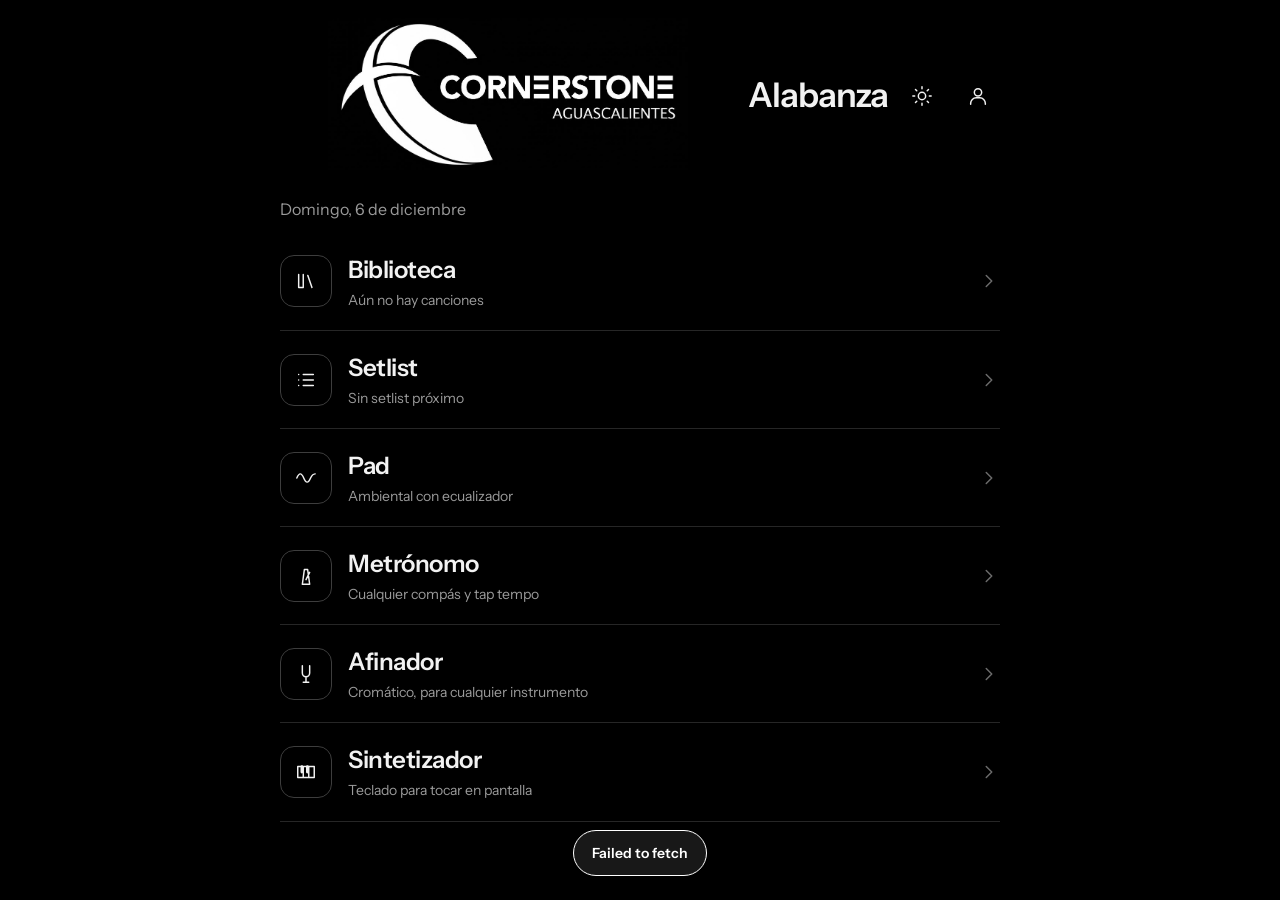
==== commit dc122c1b: "Update index.html" ====
--- a/index.html
+++ b/index.html
@@ -62,7 +62,11 @@
   <div class="shell">
 
     <header class="topbar">
-      <!-- Aquí puedes colocar tu logotipo: <img class="logo" src="logo.svg" alt="Logo"> -->
+      <!-- Logo: reemplaza el título solo en Inicio; cambia con el tema -->
+      <div class="brand">
+        <img class="brand-img brand-light" src="logo_pagina.jpg" alt="Cornerstone Aguascalientes">
+        <img class="brand-img brand-dark" src="logo_pagina_2.jpg" alt="Cornerstone Aguascalientes">
+      </div>
       <h1 id="view-title">Alabanza</h1>
       <span id="net-status" class="net-status" hidden>Sin conexión</span>
       <button class="icon-btn theme-toggle" aria-label="Cambiar tema">
@@ -92,10 +96,6 @@
 
       <!-- INICIO -->
       <section id="home-view" class="view active" aria-labelledby="view-title">
-        <div class="brand">
-          <img class="brand-img brand-light" src="logo_pagina.jpg" alt="Cornerstone Aguascalientes">
-          <img class="brand-img brand-dark" src="logo_pagina_2.jpg" alt="Cornerstone Aguascalientes">
-        </div>
         <p id="home-date" class="home-date"></p>
         <div class="menu">
           <button class="menu-item" data-go="library">
--- a/styles.css
+++ b/styles.css
@@ -442,3 +442,11 @@
 }
 .hint { font-size: 13px; color: var(--dim); padding: 16px 0 0; text-align: center; }
 #pad-dialog .eq { margin-top: 0; }
+
+/* ---------- Logo de inicio (cambia con el tema; el blend quita el fondo de la imagen) ---------- */
+.brand { display: flex; justify-content: center; margin: 4px 0 8px; }
+.brand-img { width: min(100%, 360px); height: auto; display: block; }
+.brand-light { display: none; mix-blend-mode: multiply; }
+.brand-dark { mix-blend-mode: screen; }
+:root[data-theme="light"] .brand-light { display: block; }
+:root[data-theme="light"] .brand-dark { display: none; }
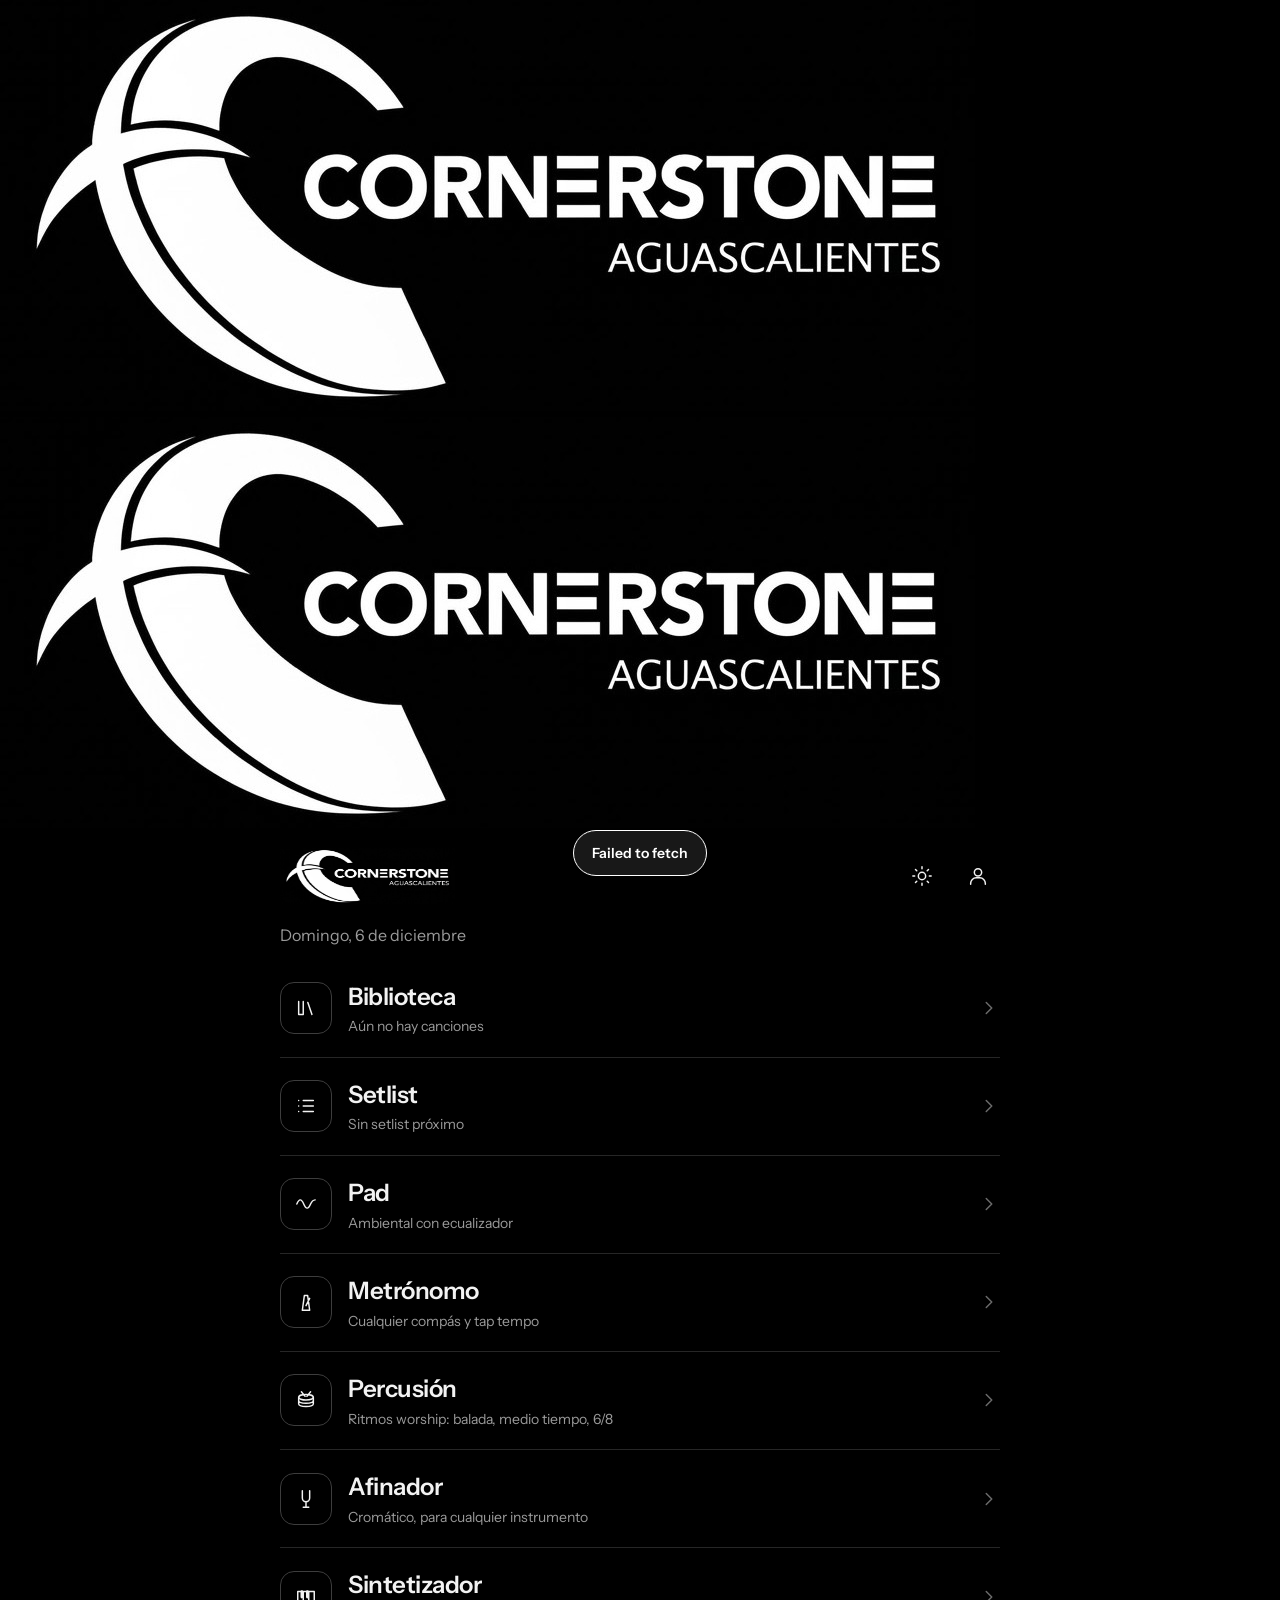
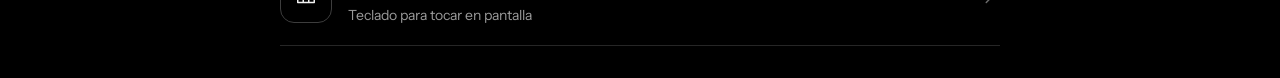
==== commit 9091cb77: "Update index.html" ====
--- a/index.html
+++ b/index.html
@@ -16,6 +16,7 @@
   <link rel="preconnect" href="https://fonts.gstatic.com" crossorigin>
   <link rel="stylesheet" href="https://fonts.googleapis.com/css2?family=Instrument+Sans:wght@400;500;600;700&display=swap">
   <script src="theme.js"></script>
+  <link rel="preload" as="image" href="logo_pagina_2.jpg">
   <link rel="stylesheet" href="styles.css">
 
   <!-- El orden importa -->
@@ -25,11 +26,21 @@
   <script src="database.js" defer></script>
   <script src="pads.js" defer></script>
   <script src="metronome.js" defer></script>
+  <script src="perc.js" defer></script>
   <script src="tuner.js" defer></script>
   <script src="synth.js" defer></script>
   <script src="setlist.js" defer></script>
 </head>
 <body class="on-home">
+
+  <!-- Intro: pantalla negra, el logo aparece con luz y se desvanece para entrar a la app (toca para saltar) -->
+  <div id="splash" class="splash" aria-hidden="true">
+    <div class="splash-glow"></div>
+    <div class="splash-logo">
+      <img class="splash-img base" src="logo_pagina_2.jpg" alt="">
+      <img class="splash-img shine" src="logo_pagina_2.jpg" alt="">
+    </div>
+  </div>
 
   <!-- Iconos (sprite) -->
   <svg width="0" height="0" style="position:absolute" aria-hidden="true">
@@ -55,6 +66,7 @@
       <symbol id="i-moon" viewBox="0 0 24 24"><path d="M20 14.5A8 8 0 0 1 9.5 4a8 8 0 1 0 10.5 10.5z"/></symbol>
       <symbol id="i-metro" viewBox="0 0 24 24"><path d="M8 21h8l-2.2-16h-3.6L8 21zM12 16l4-8"/></symbol>
       <symbol id="i-tuner" viewBox="0 0 24 24"><path d="M8 3v8a4 4 0 0 0 8 0V3M12 15v6M9 21h6"/></symbol>
+      <symbol id="i-drum" viewBox="0 0 24 24"><ellipse cx="12" cy="9" rx="8" ry="3"/><path d="M4 9v7c0 1.7 3.6 3 8 3s8-1.3 8-3V9M4 12.5c0 1.7 3.6 3 8 3s8-1.3 8-3M7 3l4 5M17 3l-4 5"/></symbol>
       <symbol id="i-keys" viewBox="0 0 24 24"><path d="M3 6h18v12H3zM9 6v12M15 6v12"/><path d="M7.5 6v6M13.5 6v6" stroke-width="3"/></symbol>
     </defs>
   </svg>
@@ -116,6 +128,11 @@
           <button class="menu-item" data-go="tools" data-focus="tool-metro">
             <span class="menu-ico"><svg class="i"><use href="#i-metro"/></svg></span>
             <span class="menu-text"><span class="menu-title">Metrónomo</span><span class="menu-sub">Cualquier compás y tap tempo</span></span>
+            <svg class="i chev"><use href="#i-chevron"/></svg>
+          </button>
+          <button class="menu-item" data-go="tools" data-focus="tool-perc">
+            <span class="menu-ico"><svg class="i"><use href="#i-drum"/></svg></span>
+            <span class="menu-text"><span class="menu-title">Percusión</span><span class="menu-sub">Ritmos worship: balada, medio tiempo, 6/8</span></span>
             <svg class="i chev"><use href="#i-chevron"/></svg>
           </button>
           <button class="menu-item" data-go="tools" data-focus="tool-tuner">
@@ -162,6 +179,7 @@
         <div id="tool-tabs" class="seg tool-tabs" role="tablist" aria-label="Herramientas">
           <button type="button" data-tool="tool-pad" class="active">Pad</button>
           <button type="button" data-tool="tool-metro">Metrónomo</button>
+          <button type="button" data-tool="tool-perc">Percusión</button>
           <button type="button" data-tool="tool-tuner">Afinador</button>
           <button type="button" data-tool="tool-synth">Sinte</button>
         </div>
@@ -240,6 +258,11 @@
             <button type="button" class="chip" data-num="12" data-den="8">12/8</button>
           </div>
 
+          <div id="compound-mode" class="seg compound-mode" role="group" aria-label="Qué marca el BPM en compases compuestos" hidden>
+            <button type="button" data-mode="group">BPM = pulso de 3</button>
+            <button type="button" data-mode="sub">BPM = cada corchea</button>
+          </div>
+
           <p id="meter-hint" class="hint"></p>
 
           <label class="slider-row">
@@ -247,6 +270,46 @@
             <input id="metro-volume" type="range" min="0" max="100" value="70" aria-label="Volumen del metrónomo">
             <output id="metro-volume-value">70%</output>
           </label>
+        </div>
+
+        <div class="tool" id="tool-perc">
+          <div class="tool-head">
+            <h2>Percusión</h2>
+            <button id="perc-toggle" class="round-btn" aria-label="Reproducir percusión" aria-pressed="false">
+              <svg class="i i-play"><use href="#i-play"/></svg>
+              <svg class="i i-stop"><use href="#i-stop"/></svg>
+            </button>
+          </div>
+
+          <div id="perc-patterns" class="chips wrap" role="group" aria-label="Ritmo"></div>
+          <p id="perc-desc" class="hint"></p>
+
+          <div class="bpm-stage perc-stage">
+            <button id="perc-bpm-down" class="icon-btn lg" aria-label="Bajar 1 BPM"><svg class="i"><use href="#i-minus"/></svg></button>
+            <div class="bpm-readout">
+              <input id="perc-bpm-input" type="number" inputmode="numeric" min="40" max="240" value="72" aria-label="BPM de la percusión">
+              <span>BPM</span>
+            </div>
+            <button id="perc-bpm-up" class="icon-btn lg" aria-label="Subir 1 BPM"><svg class="i"><use href="#i-plus"/></svg></button>
+          </div>
+
+          <div id="perc-dots" class="beat-dots" aria-hidden="true"></div>
+          <input id="perc-bpm-slider" class="wide-slider" type="range" min="40" max="240" value="72" aria-label="Ajustar BPM de la percusión">
+          <p id="perc-hint" class="hint"></p>
+
+          <div class="metro-row">
+            <button id="perc-sync" class="btn" type="button">BPM del metrónomo</button>
+            <button id="perc-fill" class="btn" type="button" aria-pressed="false">Relleno</button>
+          </div>
+
+          <div id="perc-mutes" class="chips wrap" role="group" aria-label="Instrumentos"></div>
+
+          <label class="slider-row"><span>Volumen</span>
+            <input id="perc-volume" type="range" min="0" max="100" value="80" aria-label="Volumen de la percusión">
+            <output id="perc-volume-value">80%</output></label>
+          <label class="slider-row"><span>Ambiente</span>
+            <input id="perc-reverb" type="range" min="0" max="100" value="25" aria-label="Ambiente de la percusión">
+            <output id="perc-reverb-value">25%</output></label>
         </div>
 
         <div class="tool" id="tool-tuner">
@@ -441,5 +504,18 @@
   </dialog>
 
   <div id="toast-root" class="toast-root" aria-live="polite"></div>
+
+  <script>
+    /* Intro: se retira sola al terminar la animación; tocar la pantalla la salta */
+    (function () {
+      var el = document.getElementById('splash');
+      if (!el) return;
+      var done = false;
+      function remove() { if (done) return; done = true; el.remove(); }
+      el.addEventListener('animationend', function (e) { if (e.animationName === 'splash-out') remove(); });
+      el.addEventListener('click', function () { el.classList.add('skip'); setTimeout(remove, 450); });
+      setTimeout(remove, 6000); // seguro por si el navegador no dispara animationend
+    })();
+  </script>
 </body>
 </html>
--- a/styles.css
+++ b/styles.css
@@ -443,9 +443,11 @@
 .hint { font-size: 13px; color: var(--dim); padding: 16px 0 0; text-align: center; }
 #pad-dialog .eq { margin-top: 0; }
 
-/* ---------- Logo de inicio (cambia con el tema; el blend quita el fondo de la imagen) ---------- */
-.brand { display: flex; justify-content: center; margin: 4px 0 8px; }
-.brand-img { width: min(100%, 360px); height: auto; display: block; }
+/* ---------- Logo en la barra superior (solo en Inicio; cambia con el tema) ---------- */
+.brand { display: none; flex: 1; align-items: center; min-width: 0; }
+body.on-home .brand { display: flex; }
+body.on-home #view-title { display: none; }
+.brand-img { height: 56px; width: 175px; max-width: 100%; object-fit: fill; display: block; }
 .brand-light { display: none; mix-blend-mode: multiply; }
 .brand-dark { mix-blend-mode: screen; }
 :root[data-theme="light"] .brand-light { display: block; }
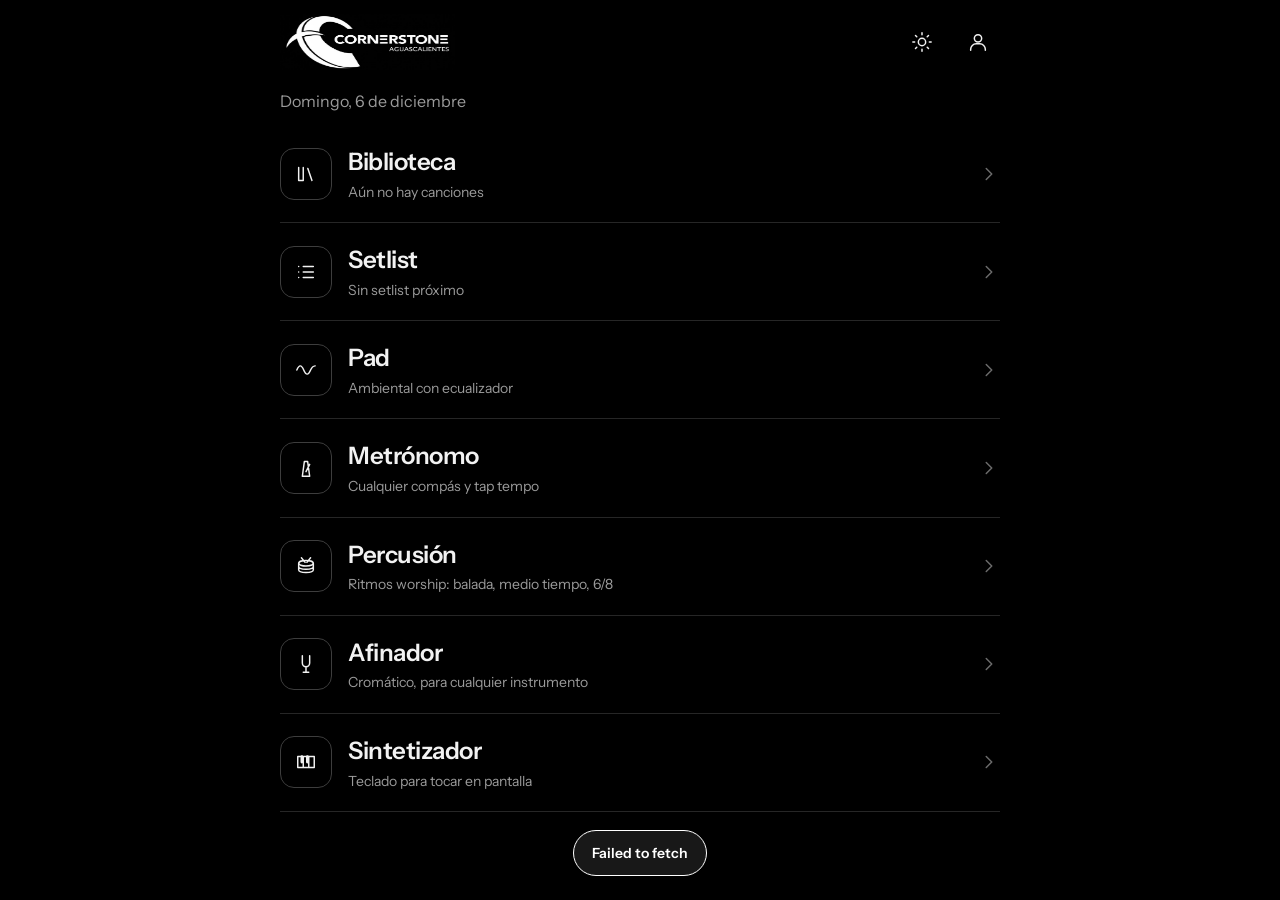
==== commit bd210aae: "Update index.html" ====
--- a/index.html
+++ b/index.html
@@ -16,7 +16,7 @@
   <link rel="preconnect" href="https://fonts.gstatic.com" crossorigin>
   <link rel="stylesheet" href="https://fonts.googleapis.com/css2?family=Instrument+Sans:wght@400;500;600;700&display=swap">
   <script src="theme.js"></script>
-  <link rel="preload" as="image" href="logo_pagina_2.jpg">
+  <link rel="preload" as="image" href="logo_app_2.png">
   <link rel="stylesheet" href="styles.css">
 
   <!-- El orden importa -->
@@ -36,10 +36,7 @@
   <!-- Intro: pantalla negra, el logo aparece con luz y se desvanece para entrar a la app (toca para saltar) -->
   <div id="splash" class="splash" aria-hidden="true">
     <div class="splash-glow"></div>
-    <div class="splash-logo">
-      <img class="splash-img base" src="logo_pagina_2.jpg" alt="">
-      <img class="splash-img shine" src="logo_pagina_2.jpg" alt="">
-    </div>
+    <img class="splash-logo" src="logo_app_2.png" alt="">
   </div>
 
   <!-- Iconos (sprite) -->
--- a/styles.css
+++ b/styles.css
@@ -452,3 +452,68 @@
 .brand-dark { mix-blend-mode: screen; }
 :root[data-theme="light"] .brand-light { display: block; }
 :root[data-theme="light"] .brand-dark { display: none; }
+
+/* ---------- Pestañas de herramientas: 5 opciones, con scroll horizontal si no caben ---------- */
+.tool-tabs { overflow-x: auto; scrollbar-width: none; }
+.tool-tabs::-webkit-scrollbar { display: none; }
+.tool-tabs button { flex: 1 0 auto; padding: 0 14px; white-space: nowrap; }
+
+/* ---------- Percusión y modo de compás compuesto ---------- */
+.chips.wrap { flex-wrap: wrap; overflow: visible; }
+.compound-mode { display: flex; width: 100%; margin-top: 14px; }
+.compound-mode button { flex: 1; font-size: 13px; color: var(--muted); }
+.compound-mode button.active { background: var(--white); color: var(--bg); }
+.perc-stage { margin-top: 20px; }
+#perc-fill.active { background: var(--white); color: var(--bg); border-color: var(--white); }
+#perc-mutes { margin-top: 18px; }
+
+/* ---------- Intro con el logo ---------- */
+.splash {
+  position: fixed; inset: 0; z-index: 1000; background: #000;
+  display: flex; align-items: center; justify-content: center;
+  animation: splash-out .9s ease 3.4s forwards;
+}
+.splash.skip { animation: splash-skip .4s ease forwards; }
+.splash-glow {
+  position: absolute; left: 50%; top: 50%; width: 120vmax; height: 120vmax;
+  transform: translate(-50%, -50%) scale(.2); opacity: 0; pointer-events: none;
+  background: radial-gradient(circle, rgba(255, 255, 255, .20) 0%, rgba(255, 255, 255, .07) 20%, transparent 45%);
+  animation: splash-glow 3.4s ease-out .3s forwards;
+}
+.splash-logo { position: relative; width: min(80vw, 440px); animation: splash-logo 1.5s cubic-bezier(.2, .7, .2, 1) .5s both; }
+.splash-img { display: block; width: 100%; height: auto; mix-blend-mode: screen; }
+.splash-img.base { opacity: .55; }
+.splash-img.shine {
+  position: absolute; inset: 0;
+  -webkit-mask-image: linear-gradient(105deg, transparent 38%, #000 50%, transparent 62%);
+          mask-image: linear-gradient(105deg, transparent 38%, #000 50%, transparent 62%);
+  -webkit-mask-size: 300% 100%; mask-size: 300% 100%;
+  -webkit-mask-repeat: no-repeat; mask-repeat: no-repeat;
+  -webkit-mask-position: 100% 0; mask-position: 100% 0;
+  animation: splash-shine 1.7s ease-in-out 1.3s forwards;
+}
+@keyframes splash-logo {
+  from { opacity: 0; transform: scale(.93); filter: blur(14px) brightness(.5); }
+  to   { opacity: 1; transform: scale(1);   filter: blur(0) brightness(1); }
+}
+@keyframes splash-shine {
+  from { -webkit-mask-position: 100% 0; mask-position: 100% 0; }
+  to   { -webkit-mask-position: 0 0;    mask-position: 0 0; }
+}
+@keyframes splash-glow {
+  0%   { opacity: 0;  transform: translate(-50%, -50%) scale(.2); }
+  45%  { opacity: 1;  transform: translate(-50%, -50%) scale(.7); }
+  100% { opacity: .35; transform: translate(-50%, -50%) scale(1); }
+}
+@keyframes splash-out {
+  to { opacity: 0; visibility: hidden; transform: scale(1.04); }
+}
+@keyframes splash-skip {
+  to { opacity: 0; visibility: hidden; }
+}
+@media (prefers-reduced-motion: reduce) {
+  .splash { animation-delay: 1.8s; }
+  .splash-logo { animation: splash-fade .6s ease .2s both; }
+  .splash-glow, .splash-img.shine { animation: none; display: none; }
+  @keyframes splash-fade { from { opacity: 0; } to { opacity: 1; } }
+}
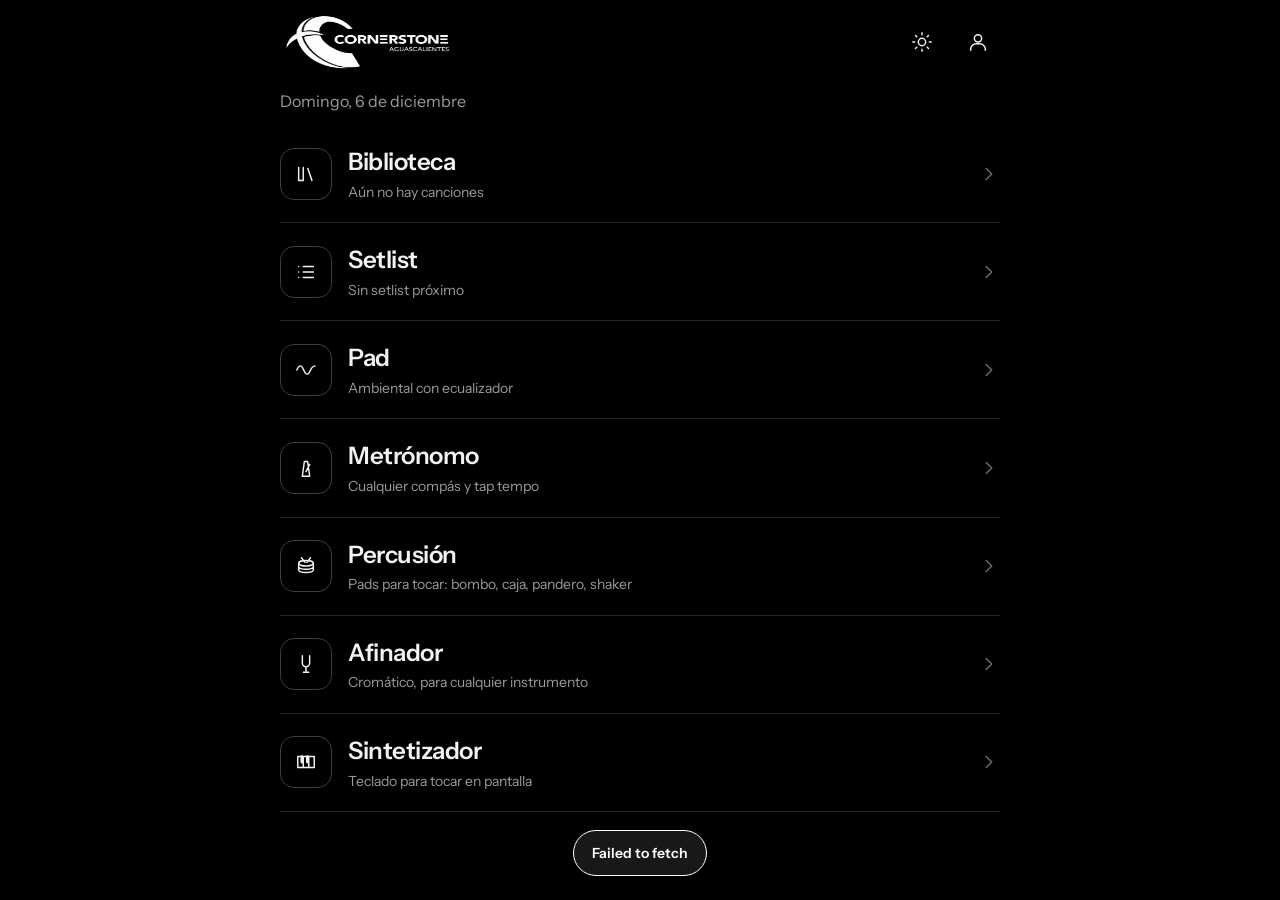
==== commit eae66368: "Update index.html" ====
--- a/index.html
+++ b/index.html
@@ -129,7 +129,7 @@
           </button>
           <button class="menu-item" data-go="tools" data-focus="tool-perc">
             <span class="menu-ico"><svg class="i"><use href="#i-drum"/></svg></span>
-            <span class="menu-text"><span class="menu-title">Percusión</span><span class="menu-sub">Ritmos worship: balada, medio tiempo, 6/8</span></span>
+            <span class="menu-text"><span class="menu-title">Percusión</span><span class="menu-sub">Pads para tocar: bombo, caja, pandero, shaker</span></span>
             <svg class="i chev"><use href="#i-chevron"/></svg>
           </button>
           <button class="menu-item" data-go="tools" data-focus="tool-tuner">
@@ -272,41 +272,21 @@
         <div class="tool" id="tool-perc">
           <div class="tool-head">
             <h2>Percusión</h2>
-            <button id="perc-toggle" class="round-btn" aria-label="Reproducir percusión" aria-pressed="false">
-              <svg class="i i-play"><use href="#i-play"/></svg>
-              <svg class="i i-stop"><use href="#i-stop"/></svg>
-            </button>
-          </div>
-
-          <div id="perc-patterns" class="chips wrap" role="group" aria-label="Ritmo"></div>
-          <p id="perc-desc" class="hint"></p>
-
-          <div class="bpm-stage perc-stage">
-            <button id="perc-bpm-down" class="icon-btn lg" aria-label="Bajar 1 BPM"><svg class="i"><use href="#i-minus"/></svg></button>
-            <div class="bpm-readout">
-              <input id="perc-bpm-input" type="number" inputmode="numeric" min="40" max="240" value="72" aria-label="BPM de la percusión">
-              <span>BPM</span>
+            <div id="perc-banks" class="seg" role="group" aria-label="Banco de sonidos">
+              <button type="button" data-bank="0" class="active" aria-pressed="true">Banco 1</button>
+              <button type="button" data-bank="1" aria-pressed="false">Banco 2</button>
             </div>
-            <button id="perc-bpm-up" class="icon-btn lg" aria-label="Subir 1 BPM"><svg class="i"><use href="#i-plus"/></svg></button>
-          </div>
-
-          <div id="perc-dots" class="beat-dots" aria-hidden="true"></div>
-          <input id="perc-bpm-slider" class="wide-slider" type="range" min="40" max="240" value="72" aria-label="Ajustar BPM de la percusión">
-          <p id="perc-hint" class="hint"></p>
-
-          <div class="metro-row">
-            <button id="perc-sync" class="btn" type="button">BPM del metrónomo</button>
-            <button id="perc-fill" class="btn" type="button" aria-pressed="false">Relleno</button>
-          </div>
-
-          <div id="perc-mutes" class="chips wrap" role="group" aria-label="Instrumentos"></div>
+          </div>
+
+          <div id="perc-pads" class="perc-pads" aria-label="Pads de percusión"></div>
+          <p class="hint">Toca los pads (puedes usar varios dedos a la vez). En PC: Q W E / A S D.</p>
 
           <label class="slider-row"><span>Volumen</span>
-            <input id="perc-volume" type="range" min="0" max="100" value="80" aria-label="Volumen de la percusión">
-            <output id="perc-volume-value">80%</output></label>
+            <input id="perc-volume" type="range" min="0" max="100" value="85" aria-label="Volumen de la percusión">
+            <output id="perc-volume-value">85%</output></label>
           <label class="slider-row"><span>Ambiente</span>
-            <input id="perc-reverb" type="range" min="0" max="100" value="25" aria-label="Ambiente de la percusión">
-            <output id="perc-reverb-value">25%</output></label>
+            <input id="perc-reverb" type="range" min="0" max="100" value="30" aria-label="Ambiente de la percusión">
+            <output id="perc-reverb-value">30%</output></label>
         </div>
 
         <div class="tool" id="tool-tuner">
--- a/styles.css
+++ b/styles.css
@@ -480,25 +480,17 @@
   background: radial-gradient(circle, rgba(255, 255, 255, .20) 0%, rgba(255, 255, 255, .07) 20%, transparent 45%);
   animation: splash-glow 3.4s ease-out .3s forwards;
 }
-.splash-logo { position: relative; width: min(80vw, 440px); animation: splash-logo 1.5s cubic-bezier(.2, .7, .2, 1) .5s both; }
-.splash-img { display: block; width: 100%; height: auto; mix-blend-mode: screen; }
-.splash-img.base { opacity: .55; }
-.splash-img.shine {
-  position: absolute; inset: 0;
-  -webkit-mask-image: linear-gradient(105deg, transparent 38%, #000 50%, transparent 62%);
-          mask-image: linear-gradient(105deg, transparent 38%, #000 50%, transparent 62%);
-  -webkit-mask-size: 300% 100%; mask-size: 300% 100%;
-  -webkit-mask-repeat: no-repeat; mask-repeat: no-repeat;
-  -webkit-mask-position: 100% 0; mask-position: 100% 0;
-  animation: splash-shine 1.7s ease-in-out 1.3s forwards;
+.splash-logo {
+  position: relative; display: block; width: min(78vw, 440px); height: auto;
+  animation: splash-logo 1.5s cubic-bezier(.2, .7, .2, 1) .5s both, splash-bloom 1.8s ease-in-out 1.6s both;
 }
 @keyframes splash-logo {
-  from { opacity: 0; transform: scale(.93); filter: blur(14px) brightness(.5); }
+  from { opacity: 0; transform: scale(.93); filter: blur(14px) brightness(.6); }
   to   { opacity: 1; transform: scale(1);   filter: blur(0) brightness(1); }
 }
-@keyframes splash-shine {
-  from { -webkit-mask-position: 100% 0; mask-position: 100% 0; }
-  to   { -webkit-mask-position: 0 0;    mask-position: 0 0; }
+@keyframes splash-bloom {
+  0%, 100% { filter: drop-shadow(0 0 0 rgba(255, 255, 255, 0)); }
+  50%      { filter: drop-shadow(0 0 18px rgba(255, 255, 255, .55)) brightness(1.15); }
 }
 @keyframes splash-glow {
   0%   { opacity: 0;  transform: translate(-50%, -50%) scale(.2); }
@@ -514,6 +506,6 @@
 @media (prefers-reduced-motion: reduce) {
   .splash { animation-delay: 1.8s; }
   .splash-logo { animation: splash-fade .6s ease .2s both; }
-  .splash-glow, .splash-img.shine { animation: none; display: none; }
+  .splash-glow { animation: none; display: none; }
   @keyframes splash-fade { from { opacity: 0; } to { opacity: 1; } }
 }
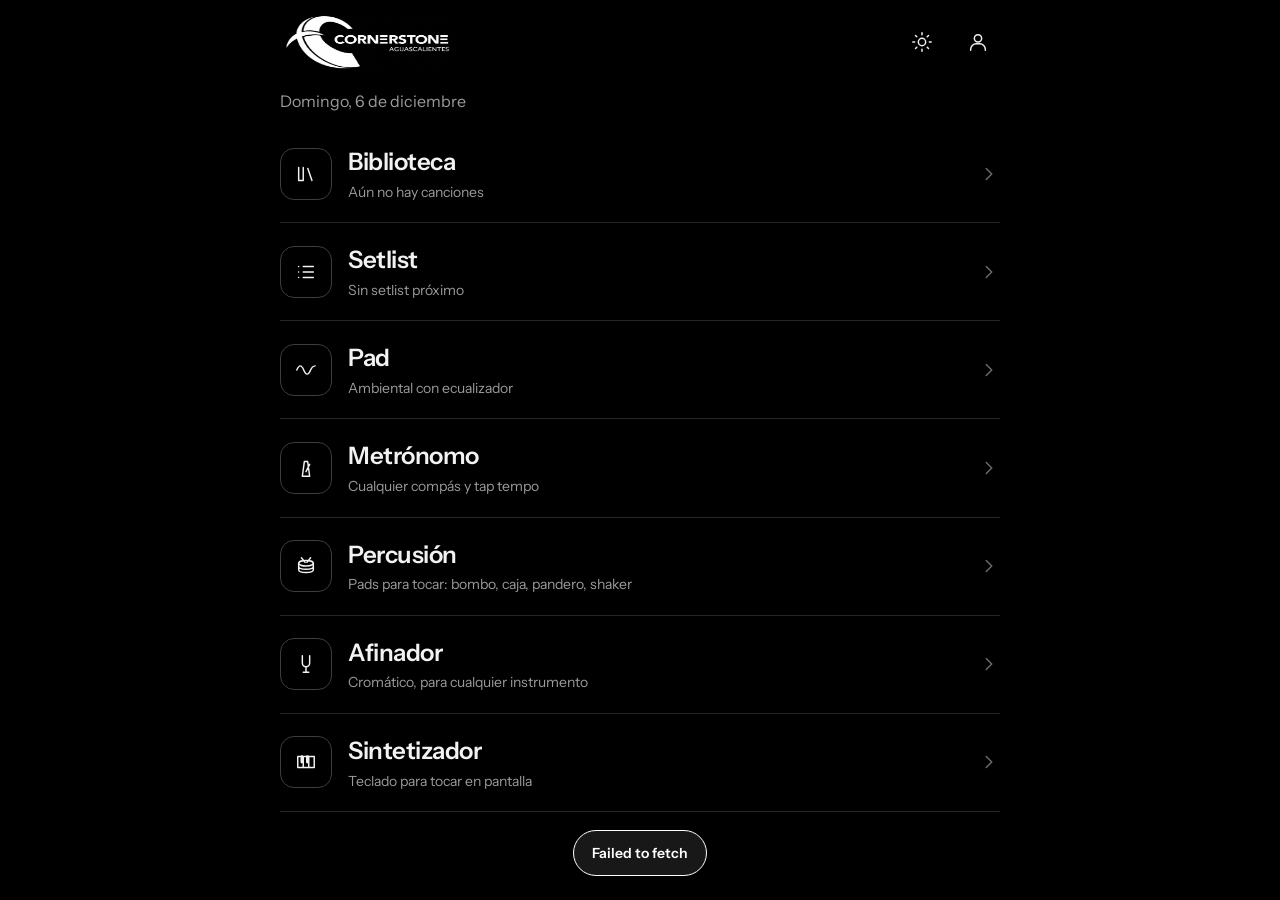
==== commit d3ad6403: "Update index.html" ====
--- a/index.html
+++ b/index.html
@@ -353,6 +353,9 @@
         <button id="view-singer" type="button" class="active">Cantante</button>
         <button id="view-musician" type="button">Músico</button>
       </div>
+      <div class="seg" role="group" aria-label="Solo acordes">
+        <button id="chords-only" type="button" aria-pressed="false" hidden>Solo acordes</button>
+      </div>
 
       <div class="stepper" role="group" aria-label="Transponer">
         <button id="transpose-down" type="button" aria-label="Bajar un semitono"><svg class="i"><use href="#i-minus"/></svg></button>
@@ -414,8 +417,8 @@
       </div>
       <label class="field">
         <span>Letra con acordes</span>
-        <textarea id="song-lyrics" rows="12" spellcheck="false" placeholder="[Verso]&#10;[C]Gran[Am]de es el [F]Señor&#10;[G]Y muy [C]digno de [Am]loar"></textarea>
-        <small>Acordes entre corchetes justo antes de la sílaba. Una línea sola como [Coro] crea un título de sección.</small>
+        <textarea id="song-lyrics" rows="12" wrap="off" spellcheck="false" placeholder="[Intro]&#10;C   Am   F   G&#10;&#10;[Verso 1]&#10;C        Am     F&#10;Grande es el Señor&#10;G          C     Am&#10;Y muy digno de loar"></textarea>
+        <small>Escribe los acordes en una línea arriba de la letra, cada uno justo sobre la sílaba donde cambia. Una línea sola como [Coro] crea un título de sección. Una línea de solo acordes (intro) déjala seguida de un renglón vacío.</small>
       </label>
       <div class="dlg-actions">
         <button type="button" id="cancel-song" class="btn">Cancelar</button>
--- a/styles.css
+++ b/styles.css
@@ -463,9 +463,18 @@
 .compound-mode { display: flex; width: 100%; margin-top: 14px; }
 .compound-mode button { flex: 1; font-size: 13px; color: var(--muted); }
 .compound-mode button.active { background: var(--white); color: var(--bg); }
-.perc-stage { margin-top: 20px; }
-#perc-fill.active { background: var(--white); color: var(--bg); border-color: var(--white); }
-#perc-mutes { margin-top: 18px; }
+.perc-pads { display: grid; grid-template-columns: repeat(2, 1fr); gap: 10px; touch-action: none; user-select: none; -webkit-user-select: none; }
+.perc-pad {
+  position: relative; height: 104px; border-radius: 16px; border: 1px solid var(--line-2); background: var(--s1);
+  display: flex; align-items: center; justify-content: center; text-align: center;
+  font-size: 18px; font-weight: 600; touch-action: none; -webkit-touch-callout: none;
+  transition: background .08s, color .08s, transform .08s;
+}
+.perc-pad.on { background: var(--white); color: var(--bg); border-color: var(--white); transform: scale(.97); }
+.perc-name { padding: 0 8px; }
+.perc-key { position: absolute; right: 10px; bottom: 6px; font-size: 11px; font-weight: 500; color: var(--dim); }
+.perc-pad.on .perc-key { color: var(--bg); }
+@media (min-width: 560px) { .perc-pads { grid-template-columns: repeat(3, 1fr); } }
 
 /* ---------- Intro con el logo ---------- */
 .splash {
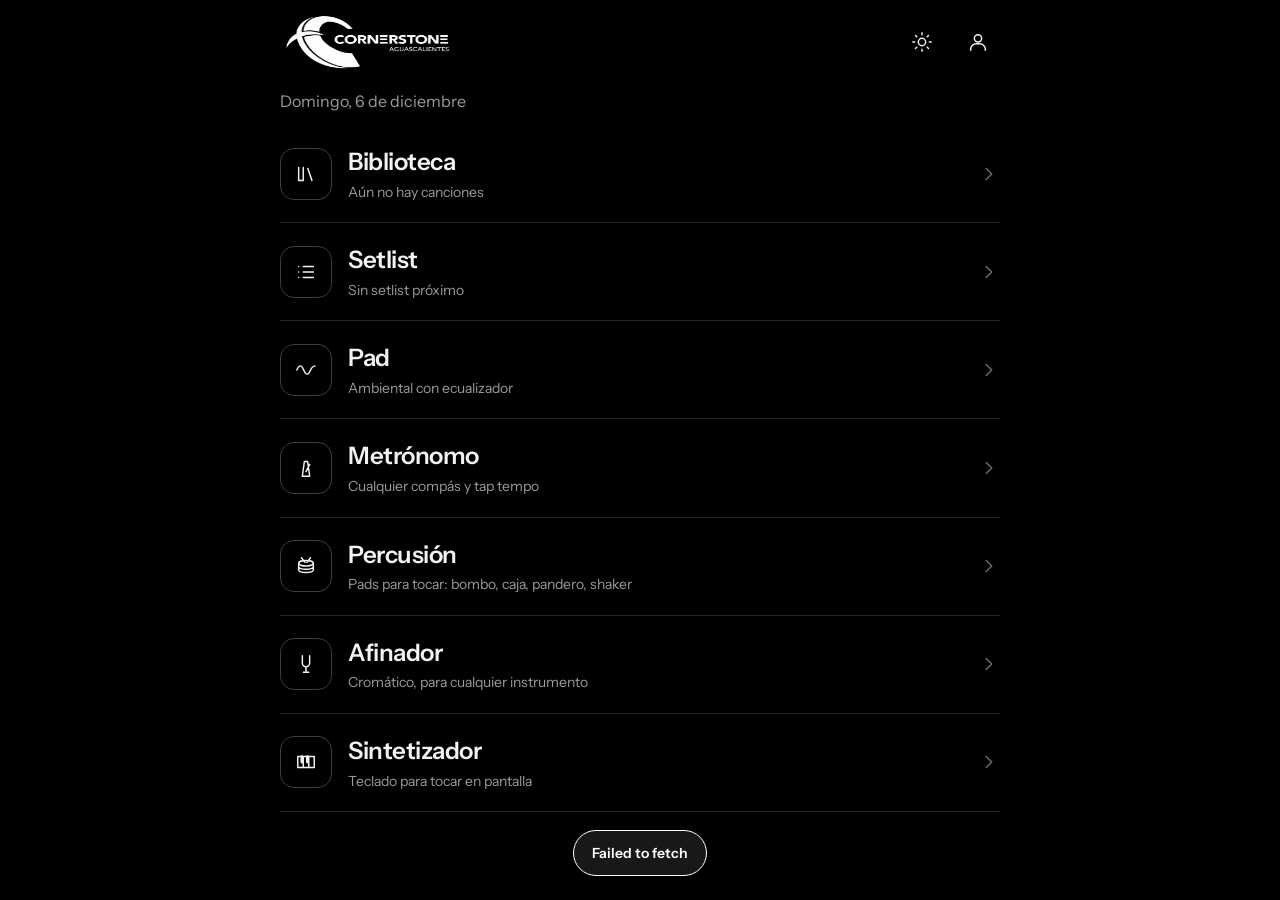
==== commit c1ceef0d: "Update index.html" ====
--- a/index.html
+++ b/index.html
@@ -272,6 +272,31 @@
         <div class="tool" id="tool-perc">
           <div class="tool-head">
             <h2>Percusión</h2>
+          </div>
+
+          <div class="loop-box">
+            <div class="sub-head">
+              <h3>Ritmos</h3>
+              <button id="perc-loop-toggle" class="round-btn" type="button" aria-label="Reproducir ritmo" aria-pressed="false">
+                <svg class="i i-play"><use href="#i-play"/></svg>
+              <svg class="i i-stop"><use href="#i-stop"/></svg>
+              </button>
+            </div>
+            <div id="perc-loops" class="chips" role="group" aria-label="Ritmo"></div>
+            <p id="perc-loop-desc" class="hint"></p>
+            <div id="perc-loop-dots" class="beat-dots" aria-hidden="true"></div>
+            <p id="perc-loop-bar" class="hint loop-bar"></p>
+            <label class="slider-row"><span>Tempo</span>
+              <input id="perc-loop-bpm" type="range" min="50" max="150" value="92" aria-label="Tempo del ritmo">
+              <output id="perc-loop-bpm-value">92 BPM</output></label>
+            <label class="slider-row"><span>Vol. ritmo</span>
+              <input id="perc-loop-volume" type="range" min="0" max="100" value="80" aria-label="Volumen del ritmo">
+              <output id="perc-loop-volume-value">80%</output></label>
+            <button id="perc-loop-sync" class="btn btn-block" type="button">Usar el BPM de la canción</button>
+          </div>
+
+          <div class="sub-head">
+            <h3>Pads</h3>
             <div id="perc-banks" class="seg" role="group" aria-label="Banco de sonidos">
               <button type="button" data-bank="0" class="active" aria-pressed="true">Banco 1</button>
               <button type="button" data-bank="1" aria-pressed="false">Banco 2</button>
@@ -309,6 +334,44 @@
         <div class="tool" id="tool-synth">
           <div class="tool-head">
             <h2>Sintetizador</h2>
+          </div>
+
+          <div class="loop-box">
+            <div class="sub-head">
+              <h3>Pistas</h3>
+              <button id="synth-loop-toggle" class="round-btn" type="button" aria-label="Reproducir pista" aria-pressed="false">
+                <svg class="i i-play"><use href="#i-play"/></svg>
+              <svg class="i i-stop"><use href="#i-stop"/></svg>
+              </button>
+            </div>
+            <div id="synth-loops" class="chips" role="group" aria-label="Pista"></div>
+            <p id="synth-loop-desc" class="hint"></p>
+            <div id="synth-loop-chords" class="chord-row" aria-label="Acordes de la pista"></div>
+            <p class="loop-label">Tono</p>
+            <div id="synth-loop-keys" class="keys k6" role="group" aria-label="Tono de la pista"></div>
+            <div class="loop-opts">
+              <div id="synth-mode" class="seg" role="group" aria-label="Modo">
+                <button type="button" data-mode="maj">Mayor</button>
+                <button type="button" data-mode="min">Menor</button>
+              </div>
+              <div id="synth-bars" class="seg" role="group" aria-label="Cambio de acorde">
+                <button type="button" data-bars="1">1 compás</button>
+                <button type="button" data-bars="2">2 compases</button>
+              </div>
+            </div>
+            <p class="loop-label">Progresión</p>
+            <div id="synth-progs" class="chips" role="group" aria-label="Progresión"></div>
+            <label class="slider-row"><span>Tempo</span>
+              <input id="synth-loop-bpm" type="range" min="50" max="120" value="70" aria-label="Tempo de la pista">
+              <output id="synth-loop-bpm-value">70 BPM</output></label>
+            <label class="slider-row"><span>Vol. pista</span>
+              <input id="synth-loop-volume" type="range" min="0" max="100" value="80" aria-label="Volumen de la pista">
+              <output id="synth-loop-volume-value">80%</output></label>
+            <button id="synth-loop-sync" class="btn btn-block" type="button">Tomar tono y BPM de la canción</button>
+          </div>
+
+          <div class="sub-head">
+            <h3>Teclado</h3>
             <button id="synth-sustain" class="btn btn-sm" type="button" aria-pressed="false">Sostener</button>
           </div>
           <div id="synth-presets" class="chips" role="group" aria-label="Sonido"></div>
--- a/styles.css
+++ b/styles.css
@@ -345,6 +345,13 @@
 .sg { display: inline-flex; flex-direction: column; vertical-align: bottom; }
 .ch { font-weight: 700; color: var(--white); font-size: .82em; line-height: 1.3; padding-right: .45em; min-height: 1.3em; }
 .tx { white-space: pre; }
+
+/* Vista músico, solo acordes: una fila de acordes por línea de la canción */
+.song-content.musician.only-chords { font-size: calc(clamp(24px, 6vw, 34px) * var(--fs, 1)); }
+.song-content .co-line { display: flex; flex-wrap: wrap; gap: .1em 1em; color: var(--white); font-weight: 700; line-height: 1.3; margin-bottom: .45em; }
+.song-content .co-line .co { white-space: nowrap; }
+.song-content.only-chords .sec { margin-top: 1.2em; }
+.field textarea { white-space: pre; overflow-x: auto; }
 
 /* ---------- Diálogos y formularios ---------- */
 dialog {
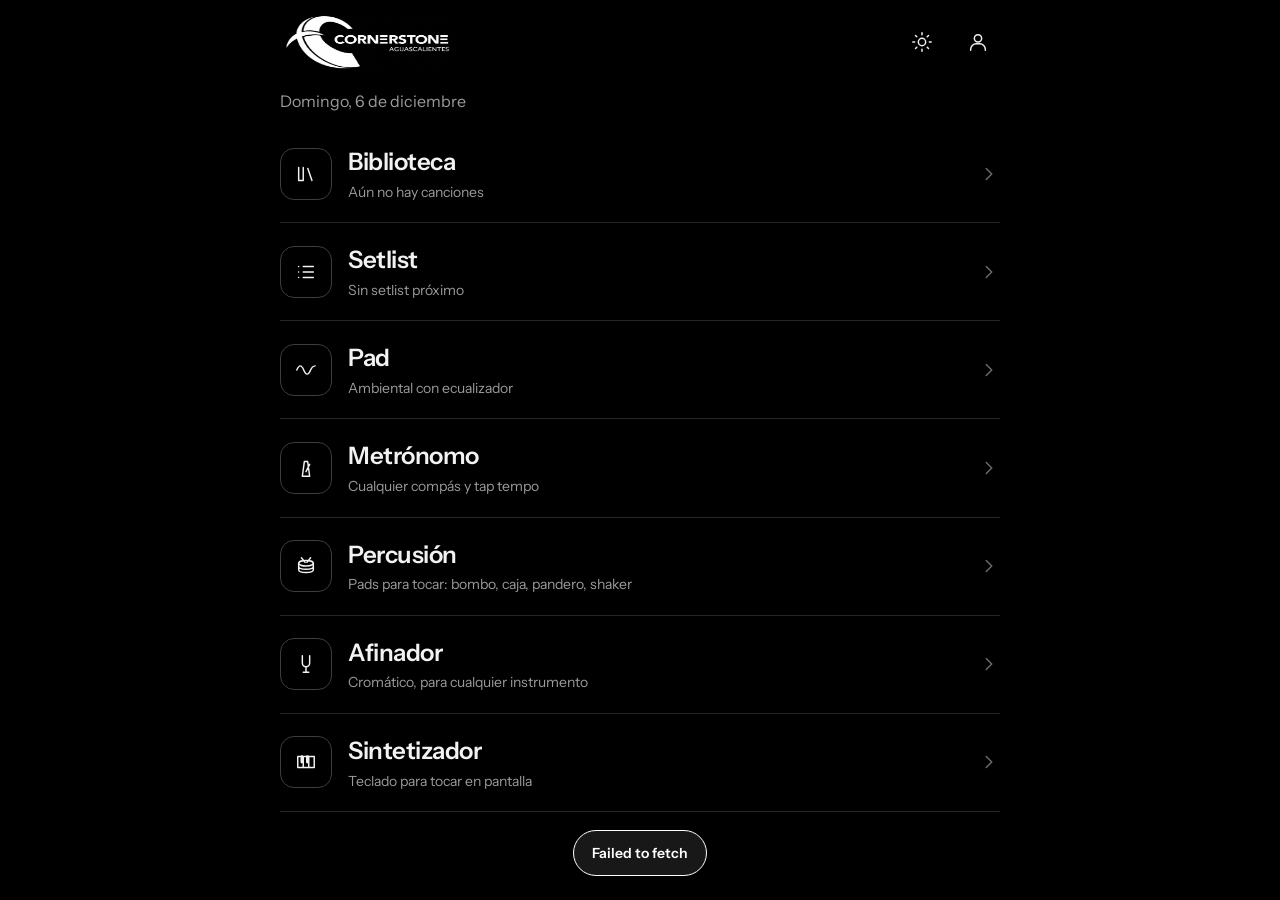
==== commit 88ae5cd5: "Rename index (1).html to index.html" ====
--- a/index.html
+++ b/index.html
@@ -272,31 +272,6 @@
         <div class="tool" id="tool-perc">
           <div class="tool-head">
             <h2>Percusión</h2>
-          </div>
-
-          <div class="loop-box">
-            <div class="sub-head">
-              <h3>Ritmos</h3>
-              <button id="perc-loop-toggle" class="round-btn" type="button" aria-label="Reproducir ritmo" aria-pressed="false">
-                <svg class="i i-play"><use href="#i-play"/></svg>
-              <svg class="i i-stop"><use href="#i-stop"/></svg>
-              </button>
-            </div>
-            <div id="perc-loops" class="chips" role="group" aria-label="Ritmo"></div>
-            <p id="perc-loop-desc" class="hint"></p>
-            <div id="perc-loop-dots" class="beat-dots" aria-hidden="true"></div>
-            <p id="perc-loop-bar" class="hint loop-bar"></p>
-            <label class="slider-row"><span>Tempo</span>
-              <input id="perc-loop-bpm" type="range" min="50" max="150" value="92" aria-label="Tempo del ritmo">
-              <output id="perc-loop-bpm-value">92 BPM</output></label>
-            <label class="slider-row"><span>Vol. ritmo</span>
-              <input id="perc-loop-volume" type="range" min="0" max="100" value="80" aria-label="Volumen del ritmo">
-              <output id="perc-loop-volume-value">80%</output></label>
-            <button id="perc-loop-sync" class="btn btn-block" type="button">Usar el BPM de la canción</button>
-          </div>
-
-          <div class="sub-head">
-            <h3>Pads</h3>
             <div id="perc-banks" class="seg" role="group" aria-label="Banco de sonidos">
               <button type="button" data-bank="0" class="active" aria-pressed="true">Banco 1</button>
               <button type="button" data-bank="1" aria-pressed="false">Banco 2</button>
@@ -334,44 +309,6 @@
         <div class="tool" id="tool-synth">
           <div class="tool-head">
             <h2>Sintetizador</h2>
-          </div>
-
-          <div class="loop-box">
-            <div class="sub-head">
-              <h3>Pistas</h3>
-              <button id="synth-loop-toggle" class="round-btn" type="button" aria-label="Reproducir pista" aria-pressed="false">
-                <svg class="i i-play"><use href="#i-play"/></svg>
-              <svg class="i i-stop"><use href="#i-stop"/></svg>
-              </button>
-            </div>
-            <div id="synth-loops" class="chips" role="group" aria-label="Pista"></div>
-            <p id="synth-loop-desc" class="hint"></p>
-            <div id="synth-loop-chords" class="chord-row" aria-label="Acordes de la pista"></div>
-            <p class="loop-label">Tono</p>
-            <div id="synth-loop-keys" class="keys k6" role="group" aria-label="Tono de la pista"></div>
-            <div class="loop-opts">
-              <div id="synth-mode" class="seg" role="group" aria-label="Modo">
-                <button type="button" data-mode="maj">Mayor</button>
-                <button type="button" data-mode="min">Menor</button>
-              </div>
-              <div id="synth-bars" class="seg" role="group" aria-label="Cambio de acorde">
-                <button type="button" data-bars="1">1 compás</button>
-                <button type="button" data-bars="2">2 compases</button>
-              </div>
-            </div>
-            <p class="loop-label">Progresión</p>
-            <div id="synth-progs" class="chips" role="group" aria-label="Progresión"></div>
-            <label class="slider-row"><span>Tempo</span>
-              <input id="synth-loop-bpm" type="range" min="50" max="120" value="70" aria-label="Tempo de la pista">
-              <output id="synth-loop-bpm-value">70 BPM</output></label>
-            <label class="slider-row"><span>Vol. pista</span>
-              <input id="synth-loop-volume" type="range" min="0" max="100" value="80" aria-label="Volumen de la pista">
-              <output id="synth-loop-volume-value">80%</output></label>
-            <button id="synth-loop-sync" class="btn btn-block" type="button">Tomar tono y BPM de la canción</button>
-          </div>
-
-          <div class="sub-head">
-            <h3>Teclado</h3>
             <button id="synth-sustain" class="btn btn-sm" type="button" aria-pressed="false">Sostener</button>
           </div>
           <div id="synth-presets" class="chips" role="group" aria-label="Sonido"></div>
